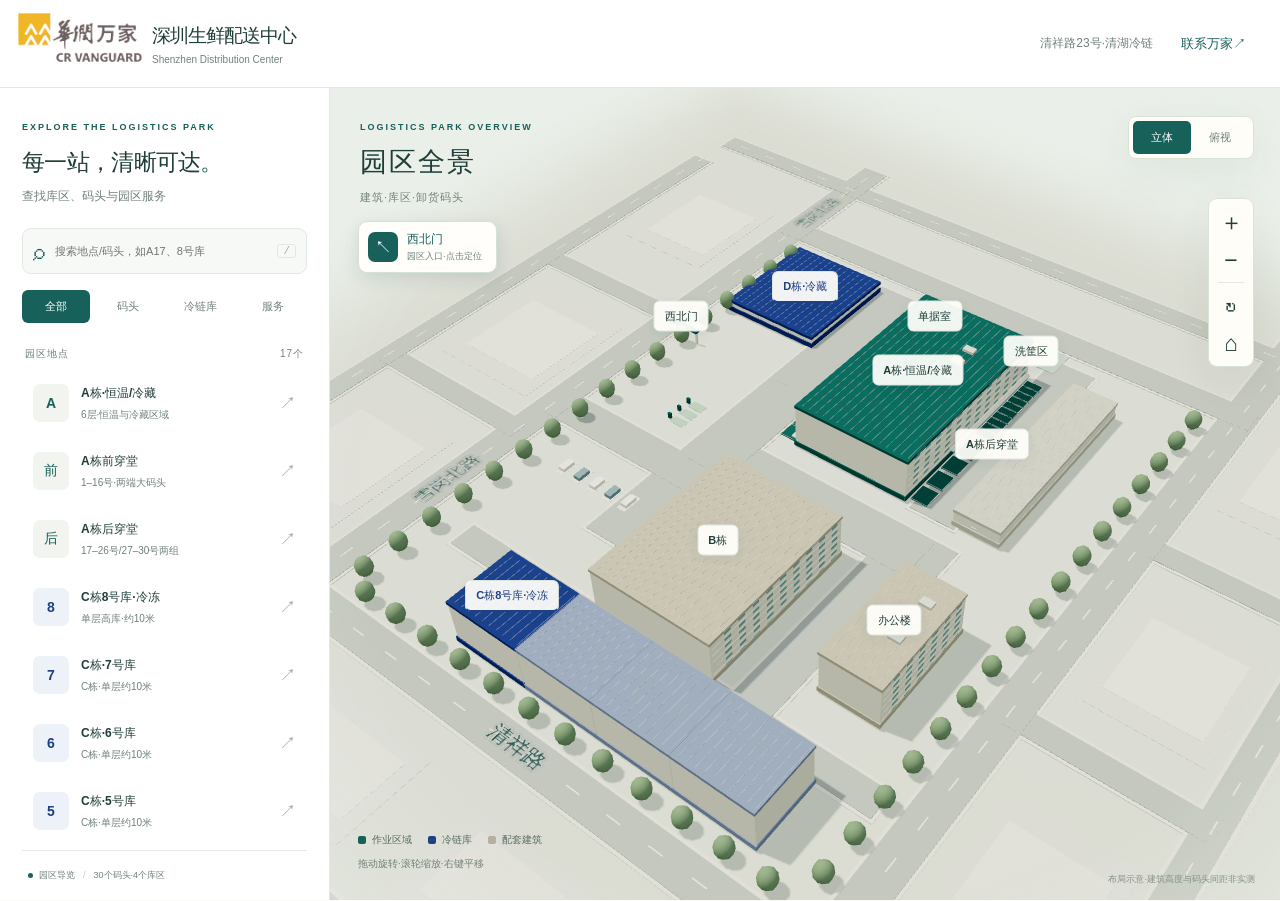
==== preview/index.html @ f648b2dc "Update logistics park preview and loading dock layout" ====
<!doctype html>
<html lang="zh-CN">
<head>
  <meta charset="utf-8"><meta name="viewport" content="width=device-width,initial-scale=1,viewport-fit=cover">
  <meta name="theme-color" content="#18605A"><meta name="description" content="深圳生鲜配送中心立体导览，查找建筑、30个卸货码头及现场照片。">
  <title>深圳生鲜配送中心·立体导览</title>
  <link rel="stylesheet" href="styles.css?v=docks-86">
  <script type="importmap">{"imports":{"three":"./vendor/three.module.js","three/addons/":"./vendor/"}}</script>
</head>
<body>
  <header class="topbar"><a class="brand" href="./" aria-label="深圳生鲜配送中心首页"><img class="brand-logo" src="./logo-crv.png" alt="华润万家"><span class="brand-name"><strong>深圳生鲜配送中心</strong><small>Shenzhen Distribution Center</small></span></a><div class="topbar-right"><span class="location">清祥路23号·清湖冷链</span><button id="contact-open" class="text-button">联系万家↗</button></div></header>
  <main class="workspace">
    <aside class="sidebar" aria-label="地点查找">
      <div class="sidebar-heading"><span class="eyebrow">EXPLORE THE LOGISTICS PARK</span><h1>每一站，清晰可达<span>。</span></h1><p>查找库区、码头与园区服务</p></div>
      <label class="search"><span aria-hidden="true">⌕</span><input id="search" type="search" placeholder="搜索地点/码头，如A17、8号库" autocomplete="off" aria-label="搜索地点或码头"><kbd>/</kbd></label>
      <div class="filters" aria-label="地点分类"><button class="active" data-filter="all" aria-pressed="true">全部</button><button data-filter="dock" aria-pressed="false">码头</button><button data-filter="cold" aria-pressed="false">冷链库</button><button data-filter="service" aria-pressed="false">服务</button></div>
      <div class="list-caption"><span id="list-heading">园区地点</span><span id="result-count"></span></div>
      <div id="place-list" class="place-list"></div>
      <div class="sidebar-footer"><span class="status-dot"></span>园区导览<span class="divider">/</span>30个码头·4个库区</div>
    </aside>
    <section class="map-area" aria-label="交互式立体园区地图">
      <div id="scene" tabindex="0" aria-label="立体地图，使用右侧按钮缩放和旋转；也可在地点列表中选择位置"></div>
      <div id="labels" aria-hidden="true"></div>
      <div class="map-heading"><span class="eyebrow">LOGISTICS PARK OVERVIEW</span><h2 id="map-title">园区全景</h2><p id="map-subtitle">建筑·库区·卸货码头</p></div>
      <div class="view-toggle" aria-label="地图视角"><button id="view-3d" class="active" aria-pressed="true">立体</button><button id="view-top" aria-pressed="false">俯视</button></div>
      <div class="map-tools" aria-label="地图操作"><button id="zoom-in" title="放大" aria-label="放大">＋</button><button id="zoom-out" title="缩小" aria-label="缩小">−</button><span></span><button id="rotate" title="旋转视角" aria-label="旋转视角">↻</button><button id="reset" title="全园区" aria-label="回到全园区">⌂</button></div>
      <div class="legend"><span><i class="green"></i>作业区域</span><span><i class="blue"></i>冷链库</span><span><i class="sand"></i>配套建筑</span></div>
      <div class="map-hint">拖动旋转·滚轮缩放·右键平移</div>
      <div class="map-note">布局示意·建筑高度与码头间距非实测</div>
      <div id="loading" class="loading"><span class="loader"></span><strong>正在准备园区地图</strong><span>让每一个目的地清晰可见</span></div>
      <div id="map-error" class="map-error" hidden><strong>立体地图暂时无法显示</strong><p>仍可使用地点列表查找码头和查看照片。</p><button id="retry">重新加载地图</button><a href="主地图.jpg" target="_blank" rel="noopener">查看原始参考图↗</a></div>
      <article id="detail" class="detail" hidden aria-label="地点详情"><button id="detail-close" class="close" aria-label="关闭地点详情">×</button><span id="detail-kind" class="eyebrow"></span><h2 id="detail-title"></h2><p id="detail-description"></p><div id="detail-tags" class="detail-tags"></div><div id="dock-picker"></div><button id="photo-button" class="photo-button" hidden><span>查看现场照片</span><span>↗</span></button><p id="photo-note" class="photo-note"></p></article>
    </section>
  </main>
  <dialog id="photo-dialog" class="photo-dialog"><div class="dialog-heading"><h2 id="photo-title">现场照片</h2><button id="photo-close" class="close" aria-label="关闭照片">×</button></div><div class="photo-stage"><p id="photo-status" role="status">正在加载照片…</p><img id="photo" alt="" hidden></div><p class="photo-caption">现场参考照片·以实际现场为准</p></dialog>
  <dialog id="contact-dialog" class="contact-dialog"><div class="dialog-heading"><h2>联系万家</h2><button id="contact-close" class="close" aria-label="关闭联系方式">×</button></div><p class="address">深圳市龙华区龙华街道清湖社区<br>清祥路23号·清湖冷链</p><div id="contacts"></div><p class="photo-caption">联系方式沿用原园区页面</p></dialog>
  <div id="announcement" class="sr-only" aria-live="polite"></div>
  <script type="module" src="app.js?v=docks-86"></script>
</body>
</html>
---- preview/styles.css ----
:root{--green:#18605a;--blue:#1f4082;--ink:#203e39;--muted:#71817b;--line:#e2e8e3;--paper:#fafbf8;--shadow:0 12px 40px #26463812;font-family:Inter,"Microsoft YaHei","PingFang SC",sans-serif;color:var(--ink);font-synthesis:none}*{box-sizing:border-box}body{margin:0;background:var(--paper)}button,input,a{-webkit-tap-highlight-color:transparent}button,input{font:inherit}button{cursor:pointer}button:focus-visible,a:focus-visible,input:focus-visible,#scene:focus-visible{outline:3px solid #b9a267;outline-offset:3px}button{color:inherit}button:disabled{opacity:.5;cursor:default}[hidden]{display:none!important}.topbar{height:88px;display:flex;align-items:center;justify-content:space-between;padding:0 34px;border-bottom:1px solid var(--line);background:#fff;position:relative;z-index:10}.brand{display:flex;align-items:center;gap:14px;text-decoration:none;color:inherit}.brand-mark{background:var(--green);color:white;font-size:32px;line-height:44px;text-align:center;border-radius:12px;width:46px;height:46px}.brand strong{font-size:19px;letter-spacing:2px;display:block}.brand small{font-size:9px;letter-spacing:2.1px;display:block;margin-top:7px;color:var(--muted)}.topbar-right{display:flex;align-items:center;gap:28px}.location{font-size:12px;color:var(--muted)}.text-button{border:0;background:none;font-size:13px;font-weight:600;padding:10px 0;color:var(--green)}.workspace{display:grid;grid-template-columns:330px 1fr;height:calc(100dvh - 88px);min-height:570px}.sidebar{background:#fff;display:flex;flex-direction:column;padding:28px 22px 0;min-height:0;border-right:1px solid var(--line);z-index:5}.eyebrow{font-size:9px;letter-spacing:2px;font-weight:700;color:var(--green)}h1{font-size:23px;letter-spacing:-.7px;margin:13px 0 10px}h1 span{color:var(--green)}.sidebar-heading p{font-size:12px;color:var(--muted);margin:0 0 23px}.search{border:1px solid var(--line);background:#f7f9f6;border-radius:9px;display:flex;gap:8px;align-items:center;padding:12px 10px}.search>span{font-size:23px;line-height:20px;color:var(--green)}.search input{width:100%;min-width:0;border:0;background:none;outline:none;font-size:11px;color:var(--ink)}.search kbd{border:1px solid var(--line);color:#a5afa9;border-radius:3px;padding:0 5px;font-size:11px}.filters{display:flex;gap:4px;margin:16px 0 24px}.filters button{flex:1;padding:9px 0;font-size:11px;border:0;background:none;color:var(--muted);border-radius:6px}.filters button.active{background:var(--green);color:white}.list-caption{display:flex;justify-content:space-between;font-size:10px;color:var(--muted);letter-spacing:1px;padding:0 3px 10px}.place-list{flex:1;overflow:auto;scrollbar-width:thin;padding-bottom:16px}.place{display:flex;align-items:center;width:100%;text-align:left;border:1px solid transparent;background:none;border-radius:10px;padding:12px 10px;gap:12px;margin-bottom:4px}.place:hover{background:#f5f8f4}.place.selected{background:#eaf2ee;border-color:#d6e6dc}.place-icon{width:36px;height:38px;border-radius:7px;background:#f1f4ef;display:grid;place-items:center;color:var(--green);font-size:14px;font-weight:700;flex-shrink:0}.place[data-kind=cold] .place-icon{background:#edf1f8;color:var(--blue)}.place-copy{flex:1}.place-copy strong{display:block;font-size:12px;font-weight:600}.place-copy small{display:block;font-size:10px;margin-top:6px;color:var(--muted)}.place-arrow{color:#98aaa1;font-size:17px}.sidebar-footer{border-top:1px solid var(--line);padding:18px 0;font-size:9px;color:var(--muted);white-space:nowrap}.status-dot{display:inline-block;width:5px;height:5px;border-radius:50%;background:var(--green);margin:0 6px}.divider{padding:0 8px;color:#c4cdc5}.map-area{position:relative;min-width:0;overflow:hidden;background:#eaf0e9}#scene,#labels{position:absolute;inset:0}#scene{touch-action:none}#scene canvas{display:block;width:100%;height:100%}#labels{pointer-events:none;overflow:hidden}.map-label{position:absolute;left:0;top:0;white-space:nowrap;transform:translate(-50%,-50%);font-size:11px;font-weight:600;background:#fffefaeF;padding:7px 10px;border-radius:6px;box-shadow:0 3px 12px #183f3910;border:1px solid #dce5dd;color:var(--ink);transition:opacity .15s}.map-label.dock{font-size:9px;padding:3px 5px;background:var(--green);color:white;border:1px solid #ffffff95;border-radius:3px;box-shadow:none}.map-label.cold{color:var(--blue);border-bottom:2px solid var(--blue)}.map-label.selected{background:var(--green);color:#fff;box-shadow:0 4px 14px #18605a30;border-color:var(--green)}.map-heading{position:absolute;left:30px;top:28px;pointer-events:none}.map-heading h2{font-size:27px;font-weight:500;letter-spacing:2px;margin:10px 0}.map-heading p{font-size:11px;color:var(--muted);margin:0;letter-spacing:1px}.view-toggle{position:absolute;right:26px;top:28px;display:flex;padding:4px;background:#fffdf8;border:1px solid #dae3d8;border-radius:8px;box-shadow:var(--shadow)}.view-toggle button{border:0;background:none;border-radius:5px;font-size:11px;padding:9px 18px;color:var(--muted)}.view-toggle button.active{background:var(--green);color:white}.map-tools{position:absolute;right:26px;top:110px;background:#fffdf8;border:1px solid #dae3d8;border-radius:9px;display:flex;flex-direction:column;padding:4px;box-shadow:var(--shadow)}.map-tools button{background:none;border:0;font-size:23px;width:36px;height:38px;border-radius:5px;line-height:1}.map-tools button:hover{background:#e9f0e8}.map-tools>span{height:1px;background:var(--line);margin:3px 5px}.legend{position:absolute;left:28px;bottom:53px;display:flex;gap:16px;font-size:10px;color:#586b60}.legend span{display:flex;align-items:center;gap:6px}.legend i{width:8px;height:8px;border-radius:2px}.green{background:var(--green)}.blue{background:var(--blue)}.sand{background:#b6b19e}.map-hint{position:absolute;left:28px;bottom:29px;font-size:10px;color:#718177}.map-note{position:absolute;right:25px;bottom:14px;font-size:9px;color:#849187}.loading{position:absolute;inset:0;display:flex;flex-direction:column;align-items:center;justify-content:center;gap:15px;background:#eaf0e9;z-index:8}.loading strong{font-size:17px}.loading>span:last-child{font-size:12px;color:var(--muted)}.loader{border:2px solid #d1ded3;border-top-color:var(--green);border-radius:50%;width:32px;height:32px;animation:spin 1s linear infinite}@keyframes spin{to{transform:rotate(360deg)}}.map-error{position:absolute;top:40%;left:50%;transform:translate(-50%,-50%);background:#fff;padding:25px;border-radius:12px;z-index:7;width:290px;box-shadow:var(--shadow)}.map-error p{font-size:12px;line-height:1.8}.map-error button,.map-error a{display:block;margin-top:12px;font-size:12px;color:var(--green)}.map-error button{padding:9px;border:1px solid var(--line);background:#fff;border-radius:6px}.detail{position:absolute;bottom:68px;right:24px;background:#fffffff5;backdrop-filter:blur(12px);width:300px;max-height:calc(100% - 165px);overflow:auto;border:1px solid white;border-radius:14px;padding:25px;box-shadow:0 14px 50px #173e391a;z-index:6}.close{position:absolute;right:12px;top:10px;border:0;background:#f0f3ed;border-radius:50%;font-size:21px;width:29px;height:29px;line-height:24px}.detail h2{font-size:22px;margin:14px 0 10px}.detail>p{font-size:12px;line-height:1.9;color:var(--muted)}.detail-tags{display:flex;flex-wrap:wrap;gap:6px;margin:16px 0}.detail-tags span{background:#eef3eb;border-radius:4px;font-size:10px;padding:6px 8px;color:var(--green)}.photo-button{width:100%;display:flex;justify-content:space-between;background:var(--green);color:#fff;border:0;border-radius:7px;padding:12px;font-size:12px;margin-top:16px}.detail .photo-note{font-size:10px;margin-bottom:0}.dock-grid{display:grid;grid-template-columns:repeat(4,1fr);gap:5px;margin:10px 0}.dock-grid button{background:#f4f6f1;border:1px solid var(--line);padding:7px 0;font-size:10px;border-radius:4px}.dock-grid button:hover{background:var(--green);color:white}.dock-group-title{font-size:10px;color:var(--muted);margin-top:13px}.empty{font-size:12px;padding:20px 10px;color:var(--muted);line-height:1.9}dialog{border:1px solid var(--line);border-radius:16px;padding:0;color:var(--ink);box-shadow:0 30px 100px #0004}dialog::backdrop{background:#18352fd0;backdrop-filter:blur(6px)}.dialog-heading{position:relative;padding:20px 50px 20px 22px;border-bottom:1px solid var(--line)}.dialog-heading h2{font-size:17px;margin:0}.dialog-heading .close{top:15px}.photo-dialog{width:min(980px,92vw);max-height:90dvh}.photo-stage{min-height:200px;display:grid;place-items:center;background:#f0f3ed}.photo-stage img{max-width:100%;max-height:70dvh;object-fit:contain}.photo-stage p{font-size:13px;color:var(--muted);padding:25px}.photo-caption{font-size:10px;color:var(--muted);padding:12px 22px;margin:0}.contact-dialog{width:400px;max-width:92vw}.address{font-size:12px;line-height:1.9;padding:6px 22px;color:var(--muted)}.contact-row{padding:14px 22px;display:flex;justify-content:space-between;font-size:12px;border-top:1px solid var(--line)}.contact-row a{color:var(--green);text-decoration:none}.sr-only{position:absolute;width:1px;height:1px;overflow:hidden;clip:rect(0,0,0,0)}
.gate-marker{pointer-events:auto;position:absolute;left:28px;top:133px;z-index:4;display:grid;grid-template-columns:30px 1fr;grid-template-rows:auto auto;align-items:center;column-gap:9px;text-align:left;padding:9px 14px 9px 9px;border:1px solid #d3e2d7;border-radius:9px;background:#fffefa;box-shadow:0 5px 18px #173e3922;color:var(--green)}.gate-marker>span:first-child{grid-row:span 2;width:30px;height:30px;display:grid;place-items:center;background:var(--green);color:white;border-radius:7px;font-weight:800;font-size:17px}.gate-marker>span:nth-child(2){font-size:12px;font-weight:700}.gate-marker small{font-size:9px;color:var(--muted);margin-top:2px}.gate-marker:hover{background:#eaf3ec;border-color:var(--green);transform:translateY(-1px)}
@media(min-width:1500px){.workspace{grid-template-columns:360px 1fr}.sidebar{padding:35px 28px 0}.place{padding:15px 10px}}
@media(max-width:900px){.workspace{grid-template-columns:280px 1fr}.sidebar{padding:22px 16px 0}.location{display:none}.map-heading{left:20px;top:22px}.map-heading h2{font-size:22px}.map-heading .eyebrow{font-size:8px}.view-toggle{right:16px;top:22px}.view-toggle button{padding:8px 12px}.map-tools{right:16px}.detail{right:16px;width:270px;padding:20px}.legend{gap:9px;left:20px}.map-hint{left:20px}}
@media(max-width:650px){.gate-marker{left:14px;top:105px;padding:7px 10px 7px 7px;grid-template-columns:26px 1fr;column-gap:7px;border-radius:7px}.gate-marker>span:first-child{width:26px;height:26px;font-size:14px}.gate-marker>span:nth-child(2){font-size:11px}.gate-marker small{font-size:8px}.topbar{height:67px;padding:0 16px}.brand{gap:9px}.brand-mark{width:34px;height:36px;line-height:34px;font-size:27px;border-radius:8px}.brand strong{font-size:15px;letter-spacing:1px}.brand small{font-size:7px;letter-spacing:1.4px;margin-top:5px}.text-button{font-size:11px}.workspace{height:calc(100dvh - 67px);min-height:600px;display:flex;flex-direction:column}.sidebar{padding:13px 15px 8px;flex:none;border-right:0;border-bottom:1px solid var(--line)}.sidebar-heading,.sidebar-footer,.list-caption{display:none}.search{padding:10px}.search input{font-size:12px}.filters{margin:8px 0 6px;max-width:320px}.filters button{padding:7px 0}.place-list{display:flex;gap:6px;overflow-x:auto;overflow-y:hidden;padding-bottom:3px;max-height:56px;flex:none}.place{width:auto;flex:none;border:1px solid var(--line);padding:8px 10px;gap:7px;margin:0;border-radius:7px}.place-icon{width:25px;height:25px;font-size:10px;border-radius:4px}.place-copy strong{font-size:10px}.place-copy small,.place-arrow{display:none}.empty{padding:5px;margin:0;font-size:11px}.map-area{flex:1;min-height:400px}.map-heading{top:17px;left:17px}.map-heading .eyebrow{font-size:7px;letter-spacing:1.5px}.map-heading h2{font-size:20px;margin:7px 0}.map-heading p{font-size:9px}.view-toggle{top:17px;right:14px}.map-tools{top:80px;right:14px}.map-tools button{height:32px;width:29px;font-size:20px}.legend{bottom:38px;left:16px;font-size:8px;gap:10px}.map-hint{display:none}.map-note{left:16px;right:auto;bottom:17px;font-size:8px}.detail{bottom:10px;left:10px;right:10px;width:auto;max-height:49%;padding:17px 20px;border-radius:13px}.detail h2{font-size:18px;margin:8px 0}.detail>p{font-size:11px;margin:6px 0}.detail-tags{margin:8px 0}.detail-tags span{font-size:9px;padding:4px 7px}.photo-button{margin-top:9px;padding:10px}.dock-grid{grid-template-columns:repeat(8,1fr)}.map-label{font-size:9px;padding:5px 7px}.map-label.dock{font-size:8px;padding:2px 4px}}
@media(prefers-reduced-motion:reduce){*,*::before,*::after{animation:none!important;transition:none!important}}
.brand{gap:10px}.brand-logo{display:block;width:124px;height:62px;object-fit:contain;flex:none;transform:translateY(-6px)}.brand-name strong{font-size:19px;letter-spacing:-1px}.brand-name small{font-size:10px;letter-spacing:0;margin-top:5px;text-transform:none;white-space:nowrap}
@media(max-width:650px){.brand{gap:5px}.brand-logo{width:72px;height:44px}.brand-name strong{font-size:15px;letter-spacing:-.7px}.brand-name small{font-size:6.8px;letter-spacing:0;margin-top:3px}}
.topbar{padding-left:18px}
@media(max-width:650px){.brand-logo{transform:translateY(-8px)}}
#scene::after{content:"";position:absolute;inset:0;pointer-events:none;background:radial-gradient(ellipse 83% 83% at 52% 52%,transparent 59%,#eaf0e970 87%,#eaf0e9 100%)}
.map-label.dock{font-size:9px;padding:2px;min-width:16px;text-align:center;z-index:3}
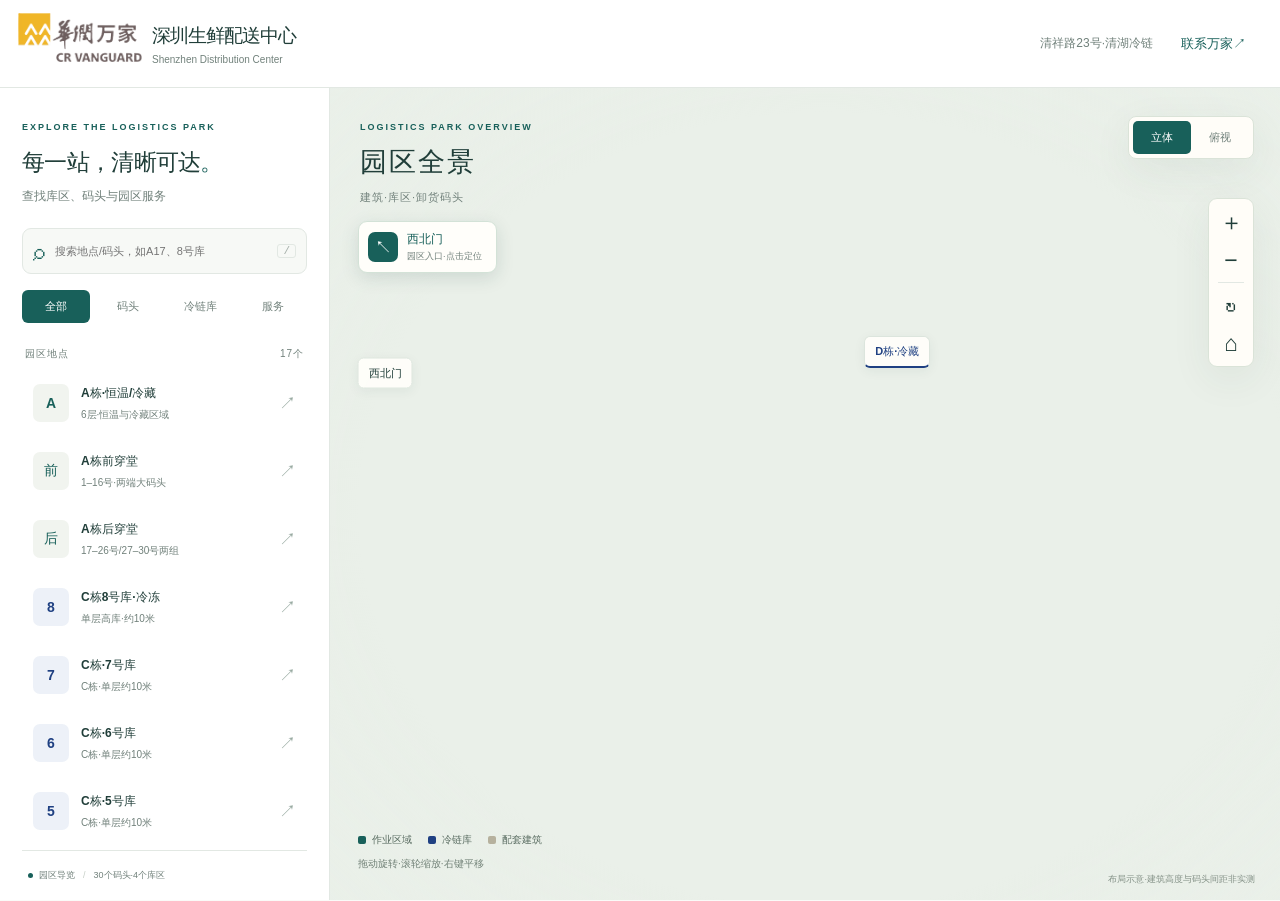
==== commit 93d5abd4: "Resize rear loading docks 27 through 30" ====
--- a/preview/index.html
+++ b/preview/index.html
@@ -4,7 +4,7 @@
   <meta charset="utf-8"><meta name="viewport" content="width=device-width,initial-scale=1,viewport-fit=cover">
   <meta name="theme-color" content="#18605A"><meta name="description" content="深圳生鲜配送中心立体导览，查找建筑、30个卸货码头及现场照片。">
   <title>深圳生鲜配送中心·立体导览</title>
-  <link rel="stylesheet" href="styles.css?v=docks-86">
+  <link rel="stylesheet" href="styles.css?v=docks-87">
   <script type="importmap">{"imports":{"three":"./vendor/three.module.js","three/addons/":"./vendor/"}}</script>
 </head>
 <body>
@@ -35,6 +35,6 @@
   <dialog id="photo-dialog" class="photo-dialog"><div class="dialog-heading"><h2 id="photo-title">现场照片</h2><button id="photo-close" class="close" aria-label="关闭照片">×</button></div><div class="photo-stage"><p id="photo-status" role="status">正在加载照片…</p><img id="photo" alt="" hidden></div><p class="photo-caption">现场参考照片·以实际现场为准</p></dialog>
   <dialog id="contact-dialog" class="contact-dialog"><div class="dialog-heading"><h2>联系万家</h2><button id="contact-close" class="close" aria-label="关闭联系方式">×</button></div><p class="address">深圳市龙华区龙华街道清湖社区<br>清祥路23号·清湖冷链</p><div id="contacts"></div><p class="photo-caption">联系方式沿用原园区页面</p></dialog>
   <div id="announcement" class="sr-only" aria-live="polite"></div>
-  <script type="module" src="app.js?v=docks-86"></script>
+  <script type="module" src="app.js?v=docks-87"></script>
 </body>
 </html>
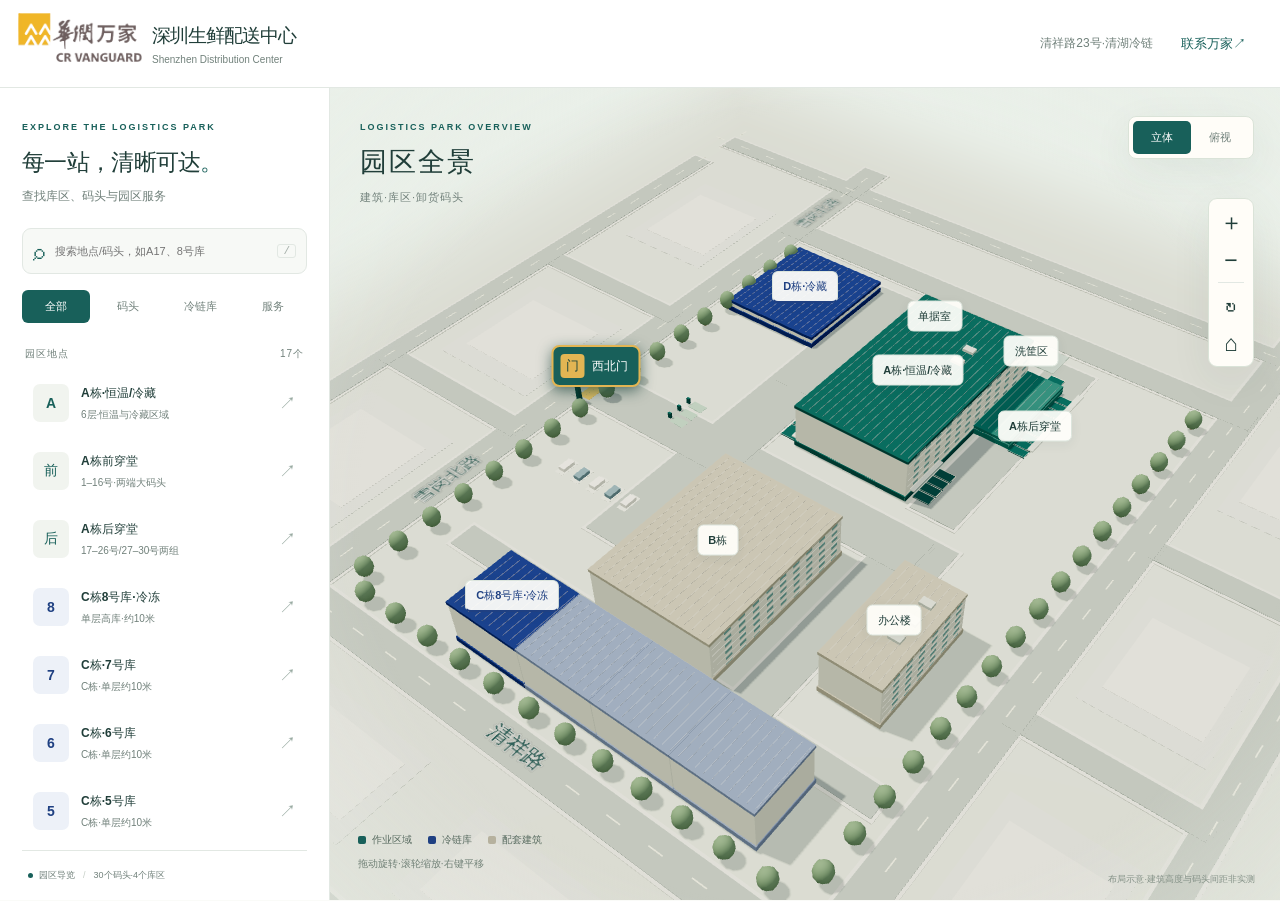
==== commit 7a494e6e: "Add A building floor guide and indoor route preview" ====
--- a/preview/index.html
+++ b/preview/index.html
@@ -4,7 +4,7 @@
   <meta charset="utf-8"><meta name="viewport" content="width=device-width,initial-scale=1,viewport-fit=cover">
   <meta name="theme-color" content="#18605A"><meta name="description" content="深圳生鲜配送中心立体导览，查找建筑、30个卸货码头及现场照片。">
   <title>深圳生鲜配送中心·立体导览</title>
-  <link rel="stylesheet" href="styles.css?v=docks-87">
+  <link rel="stylesheet" href="styles.css?v=floor-90">
   <script type="importmap">{"imports":{"three":"./vendor/three.module.js","three/addons/":"./vendor/"}}</script>
 </head>
 <body>
@@ -29,12 +29,12 @@
       <div class="map-note">布局示意·建筑高度与码头间距非实测</div>
       <div id="loading" class="loading"><span class="loader"></span><strong>正在准备园区地图</strong><span>让每一个目的地清晰可见</span></div>
       <div id="map-error" class="map-error" hidden><strong>立体地图暂时无法显示</strong><p>仍可使用地点列表查找码头和查看照片。</p><button id="retry">重新加载地图</button><a href="主地图.jpg" target="_blank" rel="noopener">查看原始参考图↗</a></div>
-      <article id="detail" class="detail" hidden aria-label="地点详情"><button id="detail-close" class="close" aria-label="关闭地点详情">×</button><span id="detail-kind" class="eyebrow"></span><h2 id="detail-title"></h2><p id="detail-description"></p><div id="detail-tags" class="detail-tags"></div><div id="dock-picker"></div><button id="photo-button" class="photo-button" hidden><span>查看现场照片</span><span>↗</span></button><p id="photo-note" class="photo-note"></p></article>
+      <article id="detail" class="detail" hidden aria-label="地点详情"><button id="detail-close" class="close" aria-label="关闭地点详情">×</button><span id="detail-kind" class="eyebrow"></span><h2 id="detail-title"></h2><p id="detail-description"></p><div id="detail-tags" class="detail-tags"></div><div id="dock-picker"></div><figure id="detail-media" class="detail-media" hidden><img id="detail-photo" alt="" loading="lazy"><figcaption id="photo-note"></figcaption></figure></article>
     </section>
   </main>
-  <dialog id="photo-dialog" class="photo-dialog"><div class="dialog-heading"><h2 id="photo-title">现场照片</h2><button id="photo-close" class="close" aria-label="关闭照片">×</button></div><div class="photo-stage"><p id="photo-status" role="status">正在加载照片…</p><img id="photo" alt="" hidden></div><p class="photo-caption">现场参考照片·以实际现场为准</p></dialog>
   <dialog id="contact-dialog" class="contact-dialog"><div class="dialog-heading"><h2>联系万家</h2><button id="contact-close" class="close" aria-label="关闭联系方式">×</button></div><p class="address">深圳市龙华区龙华街道清湖社区<br>清祥路23号·清湖冷链</p><div id="contacts"></div><p class="photo-caption">联系方式沿用原园区页面</p></dialog>
   <div id="announcement" class="sr-only" aria-live="polite"></div>
-  <script type="module" src="app.js?v=docks-87"></script>
+  <script type="module" src="app.js?v=floor-90"></script>
 </body>
 </html>
+
--- a/preview/styles.css
+++ b/preview/styles.css
@@ -10,3 +10,5 @@
 @media(max-width:650px){.brand-logo{transform:translateY(-8px)}}
 #scene::after{content:"";position:absolute;inset:0;pointer-events:none;background:radial-gradient(ellipse 83% 83% at 52% 52%,transparent 59%,#eaf0e970 87%,#eaf0e9 100%)}
 .map-label.dock{font-size:9px;padding:2px;min-width:16px;text-align:center;z-index:3}
+.detail-media{margin:15px 0 0}.detail-media img{display:block;width:100%;height:170px;object-fit:cover;border-radius:8px;background:#edf2ec}.detail-media figcaption{margin-top:7px;color:#829087;font-size:10px;line-height:1.5}
+.map-label.gate-label{z-index:8!important;display:flex;align-items:center;gap:7px;padding:7px 11px 7px 7px;background:#18605a;color:#fff;border:2px solid #e2b553;border-radius:8px;box-shadow:0 4px 14px #113c35a0;font-size:12px;font-weight:800}.map-label.gate-label::before{content:'门';display:grid;place-items:center;width:24px;height:24px;border-radius:4px;background:#e2b553;color:#21483c;font-size:13px}
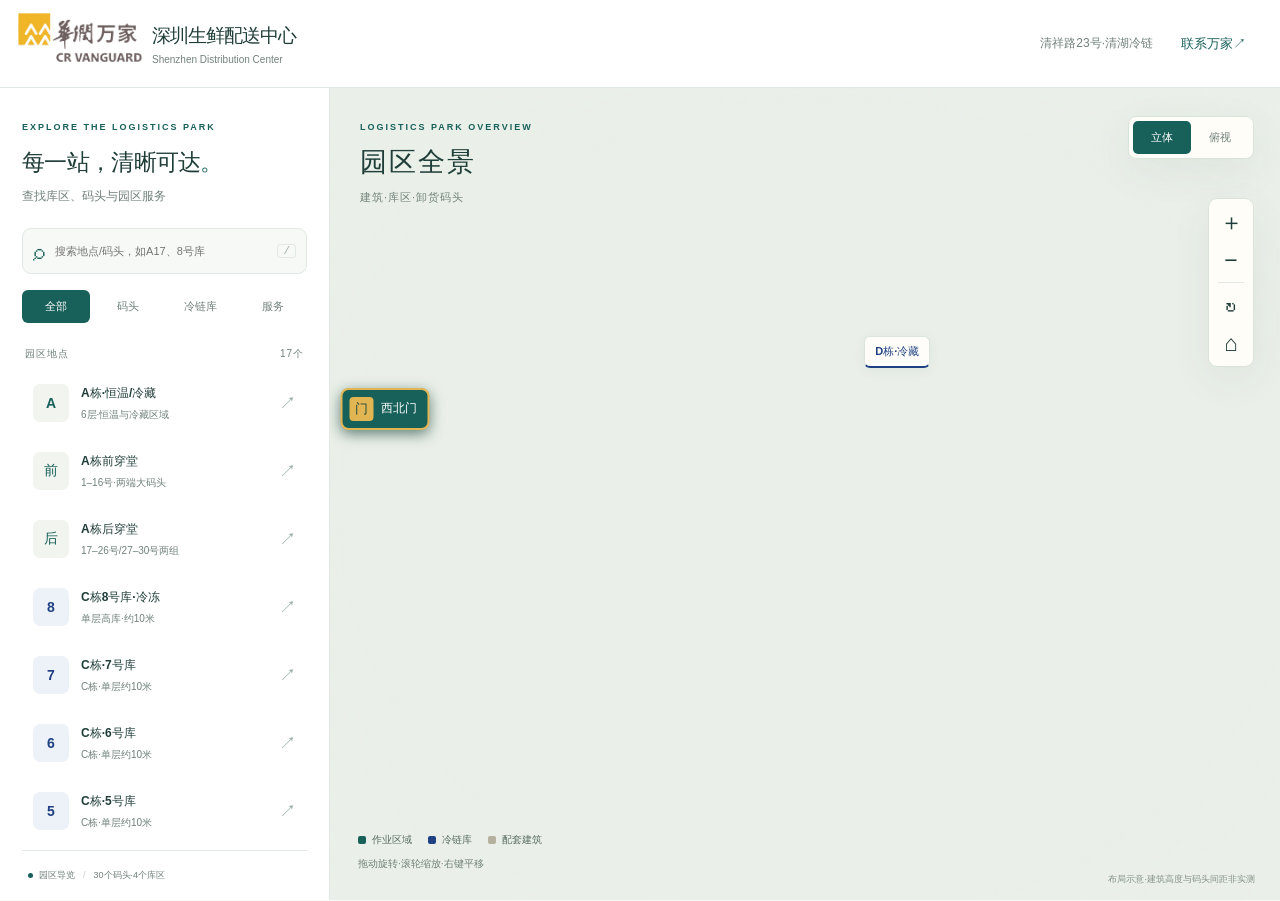
==== commit 26ecbadc: "Update 3D A building floor navigation" ====
--- a/preview/index.html
+++ b/preview/index.html
@@ -4,7 +4,7 @@
   <meta charset="utf-8"><meta name="viewport" content="width=device-width,initial-scale=1,viewport-fit=cover">
   <meta name="theme-color" content="#18605A"><meta name="description" content="深圳生鲜配送中心立体导览，查找建筑、30个卸货码头及现场照片。">
   <title>深圳生鲜配送中心·立体导览</title>
-  <link rel="stylesheet" href="styles.css?v=floor-90">
+  <link rel="stylesheet" href="styles.css?v=building-dive-2">
   <script type="importmap">{"imports":{"three":"./vendor/three.module.js","three/addons/":"./vendor/"}}</script>
 </head>
 <body>
@@ -34,7 +34,8 @@
   </main>
   <dialog id="contact-dialog" class="contact-dialog"><div class="dialog-heading"><h2>联系万家</h2><button id="contact-close" class="close" aria-label="关闭联系方式">×</button></div><p class="address">深圳市龙华区龙华街道清湖社区<br>清祥路23号·清湖冷链</p><div id="contacts"></div><p class="photo-caption">联系方式沿用原园区页面</p></dialog>
   <div id="announcement" class="sr-only" aria-live="polite"></div>
-  <script type="module" src="app.js?v=floor-90"></script>
+  <script type="module" src="app.js?v=building-dive-2"></script>
 </body>
 </html>
 
+
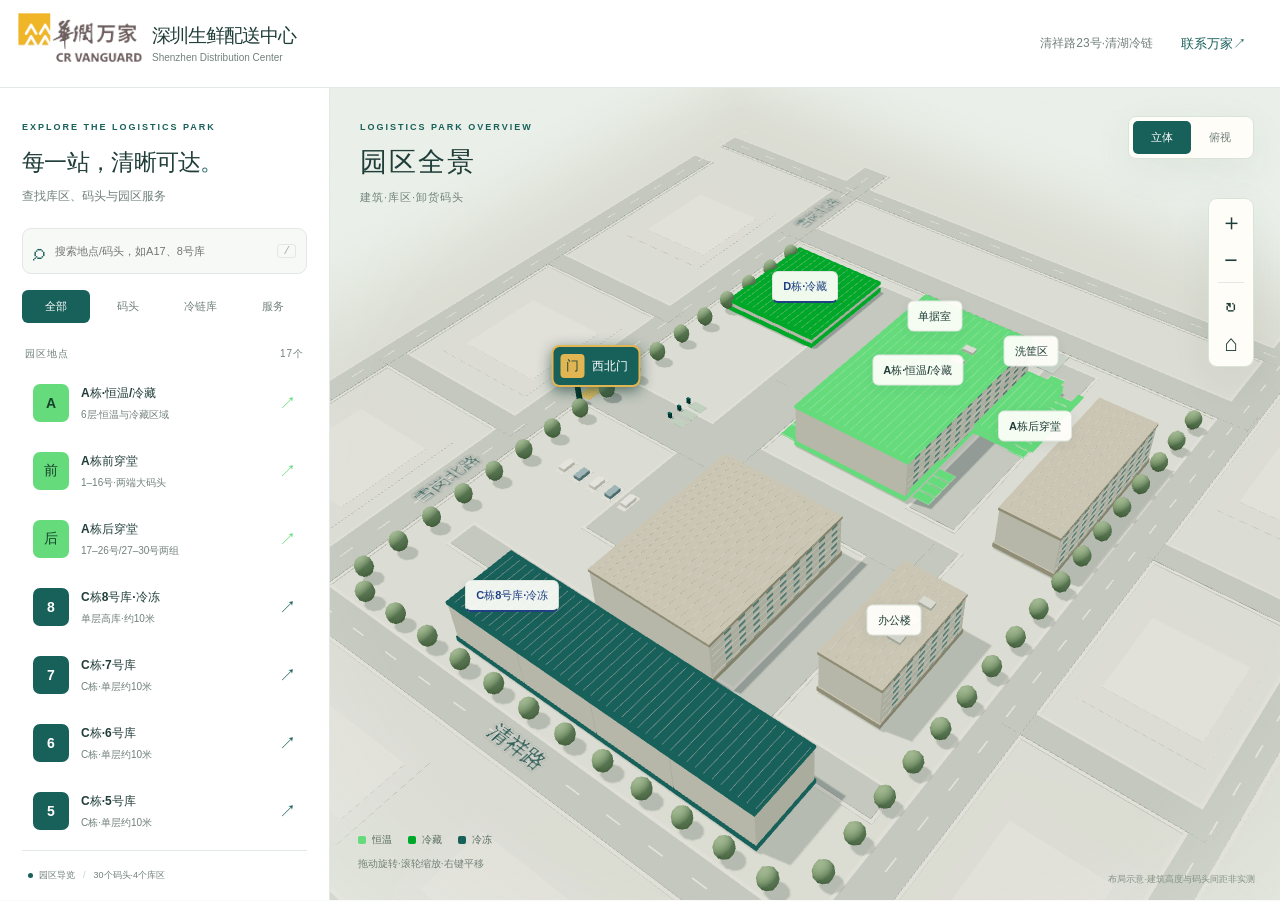
==== commit 71fcca79: "Sync logistics park preview and A-building floor updates" ====
--- a/preview/index.html
+++ b/preview/index.html
@@ -4,7 +4,7 @@
   <meta charset="utf-8"><meta name="viewport" content="width=device-width,initial-scale=1,viewport-fit=cover">
   <meta name="theme-color" content="#18605A"><meta name="description" content="深圳生鲜配送中心立体导览，查找建筑、30个卸货码头及现场照片。">
   <title>深圳生鲜配送中心·立体导览</title>
-  <link rel="stylesheet" href="styles.css?v=building-dive-2">
+  <link rel="stylesheet" href="styles.css?v=palette-top-6">
   <script type="importmap">{"imports":{"three":"./vendor/three.module.js","three/addons/":"./vendor/"}}</script>
 </head>
 <body>
@@ -24,7 +24,7 @@
       <div class="map-heading"><span class="eyebrow">LOGISTICS PARK OVERVIEW</span><h2 id="map-title">园区全景</h2><p id="map-subtitle">建筑·库区·卸货码头</p></div>
       <div class="view-toggle" aria-label="地图视角"><button id="view-3d" class="active" aria-pressed="true">立体</button><button id="view-top" aria-pressed="false">俯视</button></div>
       <div class="map-tools" aria-label="地图操作"><button id="zoom-in" title="放大" aria-label="放大">＋</button><button id="zoom-out" title="缩小" aria-label="缩小">−</button><span></span><button id="rotate" title="旋转视角" aria-label="旋转视角">↻</button><button id="reset" title="全园区" aria-label="回到全园区">⌂</button></div>
-      <div class="legend"><span><i class="green"></i>作业区域</span><span><i class="blue"></i>冷链库</span><span><i class="sand"></i>配套建筑</span></div>
+      <div class="legend"><span><i class="ambient"></i>恒温</span><span><i class="chilled"></i>冷藏</span><span><i class="frozen"></i>冷冻</span></div>
       <div class="map-hint">拖动旋转·滚轮缩放·右键平移</div>
       <div class="map-note">布局示意·建筑高度与码头间距非实测</div>
       <div id="loading" class="loading"><span class="loader"></span><strong>正在准备园区地图</strong><span>让每一个目的地清晰可见</span></div>
@@ -34,8 +34,7 @@
   </main>
   <dialog id="contact-dialog" class="contact-dialog"><div class="dialog-heading"><h2>联系万家</h2><button id="contact-close" class="close" aria-label="关闭联系方式">×</button></div><p class="address">深圳市龙华区龙华街道清湖社区<br>清祥路23号·清湖冷链</p><div id="contacts"></div><p class="photo-caption">联系方式沿用原园区页面</p></dialog>
   <div id="announcement" class="sr-only" aria-live="polite"></div>
-  <script type="module" src="app.js?v=building-dive-2"></script>
+  <script type="module" src="app.js?v=palette-top-9"></script>
 </body>
 </html>
 
-
--- a/preview/styles.css
+++ b/preview/styles.css
@@ -5,10 +5,27 @@
 @media(max-width:650px){.gate-marker{left:14px;top:105px;padding:7px 10px 7px 7px;grid-template-columns:26px 1fr;column-gap:7px;border-radius:7px}.gate-marker>span:first-child{width:26px;height:26px;font-size:14px}.gate-marker>span:nth-child(2){font-size:11px}.gate-marker small{font-size:8px}.topbar{height:67px;padding:0 16px}.brand{gap:9px}.brand-mark{width:34px;height:36px;line-height:34px;font-size:27px;border-radius:8px}.brand strong{font-size:15px;letter-spacing:1px}.brand small{font-size:7px;letter-spacing:1.4px;margin-top:5px}.text-button{font-size:11px}.workspace{height:calc(100dvh - 67px);min-height:600px;display:flex;flex-direction:column}.sidebar{padding:13px 15px 8px;flex:none;border-right:0;border-bottom:1px solid var(--line)}.sidebar-heading,.sidebar-footer,.list-caption{display:none}.search{padding:10px}.search input{font-size:12px}.filters{margin:8px 0 6px;max-width:320px}.filters button{padding:7px 0}.place-list{display:flex;gap:6px;overflow-x:auto;overflow-y:hidden;padding-bottom:3px;max-height:56px;flex:none}.place{width:auto;flex:none;border:1px solid var(--line);padding:8px 10px;gap:7px;margin:0;border-radius:7px}.place-icon{width:25px;height:25px;font-size:10px;border-radius:4px}.place-copy strong{font-size:10px}.place-copy small,.place-arrow{display:none}.empty{padding:5px;margin:0;font-size:11px}.map-area{flex:1;min-height:400px}.map-heading{top:17px;left:17px}.map-heading .eyebrow{font-size:7px;letter-spacing:1.5px}.map-heading h2{font-size:20px;margin:7px 0}.map-heading p{font-size:9px}.view-toggle{top:17px;right:14px}.map-tools{top:80px;right:14px}.map-tools button{height:32px;width:29px;font-size:20px}.legend{bottom:38px;left:16px;font-size:8px;gap:10px}.map-hint{display:none}.map-note{left:16px;right:auto;bottom:17px;font-size:8px}.detail{bottom:10px;left:10px;right:10px;width:auto;max-height:49%;padding:17px 20px;border-radius:13px}.detail h2{font-size:18px;margin:8px 0}.detail>p{font-size:11px;margin:6px 0}.detail-tags{margin:8px 0}.detail-tags span{font-size:9px;padding:4px 7px}.photo-button{margin-top:9px;padding:10px}.dock-grid{grid-template-columns:repeat(8,1fr)}.map-label{font-size:9px;padding:5px 7px}.map-label.dock{font-size:8px;padding:2px 4px}}
 @media(prefers-reduced-motion:reduce){*,*::before,*::after{animation:none!important;transition:none!important}}
 .brand{gap:10px}.brand-logo{display:block;width:124px;height:62px;object-fit:contain;flex:none;transform:translateY(-6px)}.brand-name strong{font-size:19px;letter-spacing:-1px}.brand-name small{font-size:10px;letter-spacing:0;margin-top:5px;text-transform:none;white-space:nowrap}
-@media(max-width:650px){.brand{gap:5px}.brand-logo{width:72px;height:44px}.brand-name strong{font-size:15px;letter-spacing:-.7px}.brand-name small{font-size:6.8px;letter-spacing:0;margin-top:3px}}
+@media(max-width:650px){.brand{gap:5px;align-items:center}.brand-logo{width:72px;height:44px;transform:none}.brand-name{display:flex;min-height:44px;flex-direction:column;justify-content:center;align-items:flex-start}.brand-name strong{font-size:15px;line-height:1.25;letter-spacing:-.7px}.brand-name small{font-size:6.8px;line-height:1.2;letter-spacing:0;margin-top:3px}}
+.brand-logo{transform:translateY(-6px)}.brand-name{display:flex;flex-direction:column;justify-content:center}.brand-name strong{line-height:1.25}
+.floor-arrival .floor-intro{animation:floor-arrive .58s cubic-bezier(.2,.75,.2,1) both}.floor-arrival .floor-layout{transform-origin:center top;animation:floor-arrive .72s .04s cubic-bezier(.2,.75,.2,1) both}@keyframes floor-arrive{from{opacity:0;filter:blur(3px);transform:scale(.9) translateY(18px)}to{opacity:1;filter:blur(0);transform:scale(1) translateY(0)}}
+@media(prefers-reduced-motion:reduce){.floor-arrival .floor-intro,.floor-arrival .floor-layout{animation:none!important}}
 .topbar{padding-left:18px}
-@media(max-width:650px){.brand-logo{transform:translateY(-8px)}}
+@media(max-width:650px){.brand{align-items:center}.brand-logo{transform:none}}
 #scene::after{content:"";position:absolute;inset:0;pointer-events:none;background:radial-gradient(ellipse 83% 83% at 52% 52%,transparent 59%,#eaf0e970 87%,#eaf0e9 100%)}
 .map-label.dock{font-size:9px;padding:2px;min-width:16px;text-align:center;z-index:3}
 .detail-media{margin:15px 0 0}.detail-media img{display:block;width:100%;height:170px;object-fit:cover;border-radius:8px;background:#edf2ec}.detail-media figcaption{margin-top:7px;color:#829087;font-size:10px;line-height:1.5}
 .map-label.gate-label{z-index:8!important;display:flex;align-items:center;gap:7px;padding:7px 11px 7px 7px;background:#18605a;color:#fff;border:2px solid #e2b553;border-radius:8px;box-shadow:0 4px 14px #113c35a0;font-size:12px;font-weight:800}.map-label.gate-label::before{content:'门';display:grid;place-items:center;width:24px;height:24px;border-radius:4px;background:#e2b553;color:#21483c;font-size:13px}
+.legend .ambient{background:#65db7c}.legend .chilled{background:#00a82a}.legend .frozen{background:#18605a}
+.place[data-temperature=ambient]{--place-accent:#65db7c;--place-icon-text:#16432b}
+.place[data-temperature=chilled]{--place-accent:#00a82a;--place-icon-text:#fff}
+.place[data-temperature=frozen]{--place-accent:#18605a;--place-icon-text:#fff}
+.place[data-temperature] .place-icon{background:var(--place-accent);color:var(--place-icon-text)}
+.place[data-temperature] .place-arrow{color:var(--place-accent)}
+/* Three-dimensional interior floor model and focused arrival dive. */
+.floor-arrival .floor-intro{animation:floor-title-arrive .4s .08s ease-out both}
+.floor-arrival .floor-panel{animation:floor-panel-arrive .64s .22s cubic-bezier(.2,.75,.2,1) both}
+.floor-arrival .floor-board{transform-origin:50% 22%;animation:floor-dive-in 1.02s cubic-bezier(.16,.78,.24,1) both}
+@keyframes floor-title-arrive{from{opacity:0;transform:translateY(-9px)}to{opacity:1;transform:translateY(0)}}
+@keyframes floor-panel-arrive{from{opacity:0;transform:translateX(-24px)}to{opacity:1;transform:translateX(0)}}
+@keyframes floor-dive-in{0%{opacity:0;filter:blur(9px);transform:perspective(1400px) translateY(58px) scale(.58) rotateX(24deg)}58%{opacity:1;filter:blur(0);transform:perspective(1400px) translateY(-5px) scale(1.015) rotateX(-1deg)}100%{opacity:1;filter:blur(0);transform:perspective(1400px) translateY(0) scale(1) rotateX(0)}}
+@media(prefers-reduced-motion:reduce){.floor-arrival .floor-intro,.floor-arrival .floor-panel,.floor-arrival .floor-board{animation:none!important}}
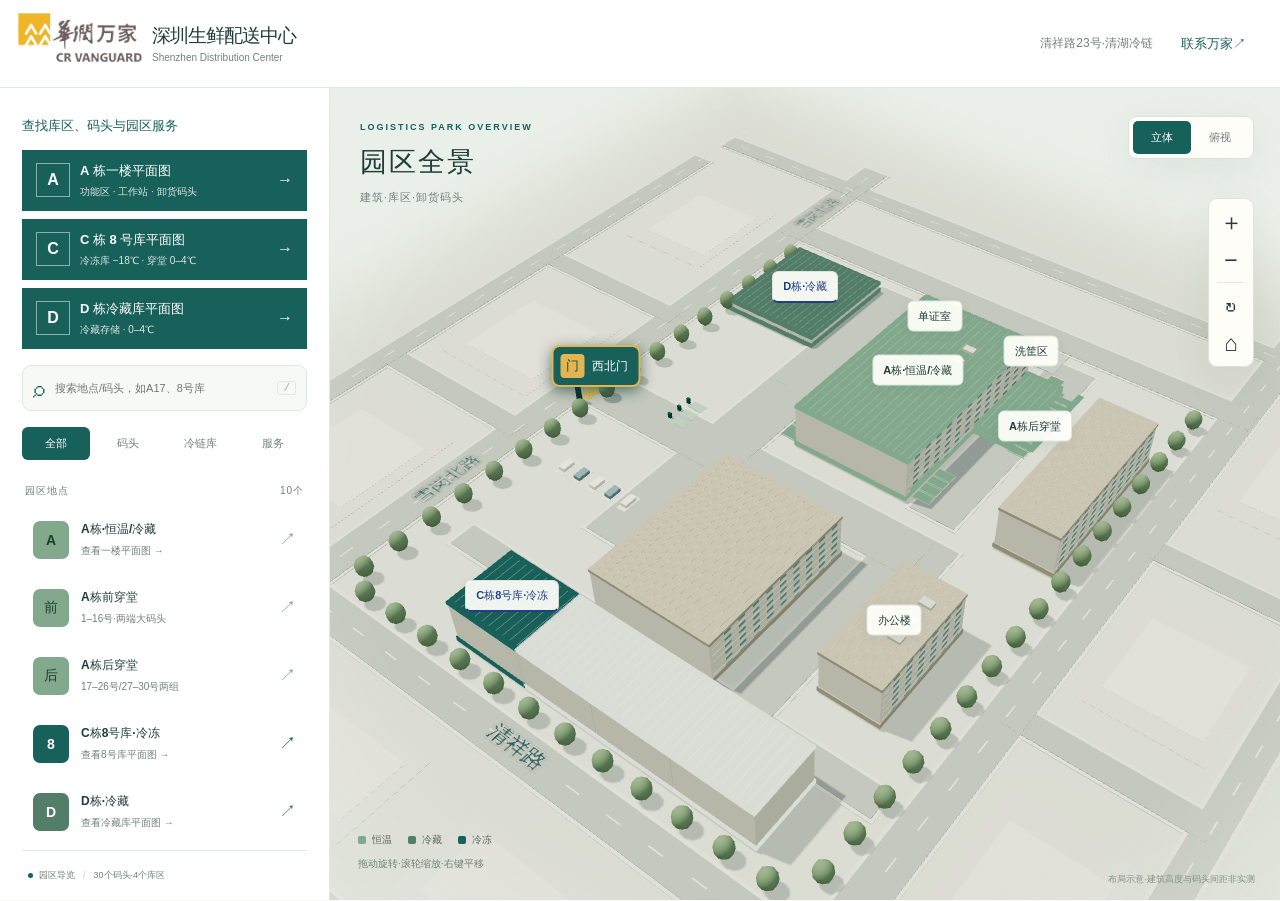
==== commit 6352b476: "Update A, C8 and D floor plans, simplify C8 work areas and add map entries" ====
--- a/preview/index.html
+++ b/preview/index.html
@@ -4,14 +4,19 @@
   <meta charset="utf-8"><meta name="viewport" content="width=device-width,initial-scale=1,viewport-fit=cover">
   <meta name="theme-color" content="#18605A"><meta name="description" content="深圳生鲜配送中心立体导览，查找建筑、30个卸货码头及现场照片。">
   <title>深圳生鲜配送中心·立体导览</title>
-  <link rel="stylesheet" href="styles.css?v=palette-top-6">
+  <link rel="stylesheet" href="styles.css?v=20261026-release-2">
   <script type="importmap">{"imports":{"three":"./vendor/three.module.js","three/addons/":"./vendor/"}}</script>
 </head>
 <body>
   <header class="topbar"><a class="brand" href="./" aria-label="深圳生鲜配送中心首页"><img class="brand-logo" src="./logo-crv.png" alt="华润万家"><span class="brand-name"><strong>深圳生鲜配送中心</strong><small>Shenzhen Distribution Center</small></span></a><div class="topbar-right"><span class="location">清祥路23号·清湖冷链</span><button id="contact-open" class="text-button">联系万家↗</button></div></header>
   <main class="workspace">
     <aside class="sidebar" aria-label="地点查找">
-      <div class="sidebar-heading"><span class="eyebrow">EXPLORE THE LOGISTICS PARK</span><h1>每一站，清晰可达<span>。</span></h1><p>查找库区、码头与园区服务</p></div>
+      <p class="sidebar-purpose">查找库区、码头与园区服务</p>
+      <nav class="floor-entry-group" aria-label="库区平面图入口">
+        <a class="floor-entry-card" href="./building.html?building=a"><span class="floor-entry-icon" aria-hidden="true">A</span><span><strong>A 栋一楼平面图</strong><small>功能区 · 工作站 · 卸货码头</small></span><span aria-hidden="true">→</span></a>
+        <a class="floor-entry-card" href="./building.html?building=c8"><span class="floor-entry-icon" aria-hidden="true">C</span><span><strong>C 栋 8 号库平面图</strong><small>冷冻库 −18℃ · 穿堂 0–4℃</small></span><span aria-hidden="true">→</span></a>
+        <a class="floor-entry-card" href="./building.html?building=d"><span class="floor-entry-icon" aria-hidden="true">D</span><span><strong>D 栋冷藏库平面图</strong><small>冷藏存储 · 0–4℃</small></span><span aria-hidden="true">→</span></a>
+      </nav>
       <label class="search"><span aria-hidden="true">⌕</span><input id="search" type="search" placeholder="搜索地点/码头，如A17、8号库" autocomplete="off" aria-label="搜索地点或码头"><kbd>/</kbd></label>
       <div class="filters" aria-label="地点分类"><button class="active" data-filter="all" aria-pressed="true">全部</button><button data-filter="dock" aria-pressed="false">码头</button><button data-filter="cold" aria-pressed="false">冷链库</button><button data-filter="service" aria-pressed="false">服务</button></div>
       <div class="list-caption"><span id="list-heading">园区地点</span><span id="result-count"></span></div>
@@ -22,19 +27,20 @@
       <div id="scene" tabindex="0" aria-label="立体地图，使用右侧按钮缩放和旋转；也可在地点列表中选择位置"></div>
       <div id="labels" aria-hidden="true"></div>
       <div class="map-heading"><span class="eyebrow">LOGISTICS PARK OVERVIEW</span><h2 id="map-title">园区全景</h2><p id="map-subtitle">建筑·库区·卸货码头</p></div>
+      
       <div class="view-toggle" aria-label="地图视角"><button id="view-3d" class="active" aria-pressed="true">立体</button><button id="view-top" aria-pressed="false">俯视</button></div>
       <div class="map-tools" aria-label="地图操作"><button id="zoom-in" title="放大" aria-label="放大">＋</button><button id="zoom-out" title="缩小" aria-label="缩小">−</button><span></span><button id="rotate" title="旋转视角" aria-label="旋转视角">↻</button><button id="reset" title="全园区" aria-label="回到全园区">⌂</button></div>
-      <div class="legend"><span><i class="ambient"></i>恒温</span><span><i class="chilled"></i>冷藏</span><span><i class="frozen"></i>冷冻</span></div>
+      <div class="legend"><span><i class="ambient"></i>恒温</span><span><i class="chilled"></i>冷藏</span><span><i class="frozen"></i>冷冻</span></div>
       <div class="map-hint">拖动旋转·滚轮缩放·右键平移</div>
       <div class="map-note">布局示意·建筑高度与码头间距非实测</div>
       <div id="loading" class="loading"><span class="loader"></span><strong>正在准备园区地图</strong><span>让每一个目的地清晰可见</span></div>
-      <div id="map-error" class="map-error" hidden><strong>立体地图暂时无法显示</strong><p>仍可使用地点列表查找码头和查看照片。</p><button id="retry">重新加载地图</button><a href="主地图.jpg" target="_blank" rel="noopener">查看原始参考图↗</a></div>
-      <article id="detail" class="detail" hidden aria-label="地点详情"><button id="detail-close" class="close" aria-label="关闭地点详情">×</button><span id="detail-kind" class="eyebrow"></span><h2 id="detail-title"></h2><p id="detail-description"></p><div id="detail-tags" class="detail-tags"></div><div id="dock-picker"></div><figure id="detail-media" class="detail-media" hidden><img id="detail-photo" alt="" loading="lazy"><figcaption id="photo-note"></figcaption></figure></article>
+      <div id="map-error" class="map-error" hidden><strong>立体地图暂时无法显示</strong><p>仍可使用地点列表查找码头和查看照片。</p><button id="retry">重新加载地图</button><a href="主地图.jpg" target="_blank" rel="noopener">查看原始参考图↗</a></div>
+      <article id="detail" class="detail" hidden aria-label="地点详情"><button id="detail-close" class="close" aria-label="关闭地点详情">×</button><span id="detail-kind" class="eyebrow"></span><h2 id="detail-title"></h2><p id="detail-description"></p><div id="detail-tags" class="detail-tags"></div><div id="dock-picker"></div><figure id="detail-media" class="detail-media" hidden><img id="detail-photo" alt="" loading="lazy"><figcaption id="photo-note"></figcaption></figure></article>
     </section>
   </main>
-  <dialog id="contact-dialog" class="contact-dialog"><div class="dialog-heading"><h2>联系万家</h2><button id="contact-close" class="close" aria-label="关闭联系方式">×</button></div><p class="address">深圳市龙华区龙华街道清湖社区<br>清祥路23号·清湖冷链</p><div id="contacts"></div><p class="photo-caption">联系方式沿用原园区页面</p></dialog>
+  <dialog id="contact-dialog" class="contact-dialog"><div class="dialog-heading"><h2>联系万家</h2><button id="contact-close" class="close" aria-label="关闭联系方式">×</button></div><p class="address">深圳市龙华区龙华街道清湖社区<br>清祥路23号·清湖冷链</p><div id="contacts"></div><p class="photo-caption">联系方式沿用原园区页面</p></dialog>
   <div id="announcement" class="sr-only" aria-live="polite"></div>
-  <script type="module" src="app.js?v=palette-top-9"></script>
+  <script type="module" src="app.js?v=20261026-release-2"></script>
 </body>
 </html>
 
--- a/preview/styles.css
+++ b/preview/styles.css
@@ -1,31 +1,44 @@
-:root{--green:#18605a;--blue:#1f4082;--ink:#203e39;--muted:#71817b;--line:#e2e8e3;--paper:#fafbf8;--shadow:0 12px 40px #26463812;font-family:Inter,"Microsoft YaHei","PingFang SC",sans-serif;color:var(--ink);font-synthesis:none}*{box-sizing:border-box}body{margin:0;background:var(--paper)}button,input,a{-webkit-tap-highlight-color:transparent}button,input{font:inherit}button{cursor:pointer}button:focus-visible,a:focus-visible,input:focus-visible,#scene:focus-visible{outline:3px solid #b9a267;outline-offset:3px}button{color:inherit}button:disabled{opacity:.5;cursor:default}[hidden]{display:none!important}.topbar{height:88px;display:flex;align-items:center;justify-content:space-between;padding:0 34px;border-bottom:1px solid var(--line);background:#fff;position:relative;z-index:10}.brand{display:flex;align-items:center;gap:14px;text-decoration:none;color:inherit}.brand-mark{background:var(--green);color:white;font-size:32px;line-height:44px;text-align:center;border-radius:12px;width:46px;height:46px}.brand strong{font-size:19px;letter-spacing:2px;display:block}.brand small{font-size:9px;letter-spacing:2.1px;display:block;margin-top:7px;color:var(--muted)}.topbar-right{display:flex;align-items:center;gap:28px}.location{font-size:12px;color:var(--muted)}.text-button{border:0;background:none;font-size:13px;font-weight:600;padding:10px 0;color:var(--green)}.workspace{display:grid;grid-template-columns:330px 1fr;height:calc(100dvh - 88px);min-height:570px}.sidebar{background:#fff;display:flex;flex-direction:column;padding:28px 22px 0;min-height:0;border-right:1px solid var(--line);z-index:5}.eyebrow{font-size:9px;letter-spacing:2px;font-weight:700;color:var(--green)}h1{font-size:23px;letter-spacing:-.7px;margin:13px 0 10px}h1 span{color:var(--green)}.sidebar-heading p{font-size:12px;color:var(--muted);margin:0 0 23px}.search{border:1px solid var(--line);background:#f7f9f6;border-radius:9px;display:flex;gap:8px;align-items:center;padding:12px 10px}.search>span{font-size:23px;line-height:20px;color:var(--green)}.search input{width:100%;min-width:0;border:0;background:none;outline:none;font-size:11px;color:var(--ink)}.search kbd{border:1px solid var(--line);color:#a5afa9;border-radius:3px;padding:0 5px;font-size:11px}.filters{display:flex;gap:4px;margin:16px 0 24px}.filters button{flex:1;padding:9px 0;font-size:11px;border:0;background:none;color:var(--muted);border-radius:6px}.filters button.active{background:var(--green);color:white}.list-caption{display:flex;justify-content:space-between;font-size:10px;color:var(--muted);letter-spacing:1px;padding:0 3px 10px}.place-list{flex:1;overflow:auto;scrollbar-width:thin;padding-bottom:16px}.place{display:flex;align-items:center;width:100%;text-align:left;border:1px solid transparent;background:none;border-radius:10px;padding:12px 10px;gap:12px;margin-bottom:4px}.place:hover{background:#f5f8f4}.place.selected{background:#eaf2ee;border-color:#d6e6dc}.place-icon{width:36px;height:38px;border-radius:7px;background:#f1f4ef;display:grid;place-items:center;color:var(--green);font-size:14px;font-weight:700;flex-shrink:0}.place[data-kind=cold] .place-icon{background:#edf1f8;color:var(--blue)}.place-copy{flex:1}.place-copy strong{display:block;font-size:12px;font-weight:600}.place-copy small{display:block;font-size:10px;margin-top:6px;color:var(--muted)}.place-arrow{color:#98aaa1;font-size:17px}.sidebar-footer{border-top:1px solid var(--line);padding:18px 0;font-size:9px;color:var(--muted);white-space:nowrap}.status-dot{display:inline-block;width:5px;height:5px;border-radius:50%;background:var(--green);margin:0 6px}.divider{padding:0 8px;color:#c4cdc5}.map-area{position:relative;min-width:0;overflow:hidden;background:#eaf0e9}#scene,#labels{position:absolute;inset:0}#scene{touch-action:none}#scene canvas{display:block;width:100%;height:100%}#labels{pointer-events:none;overflow:hidden}.map-label{position:absolute;left:0;top:0;white-space:nowrap;transform:translate(-50%,-50%);font-size:11px;font-weight:600;background:#fffefaeF;padding:7px 10px;border-radius:6px;box-shadow:0 3px 12px #183f3910;border:1px solid #dce5dd;color:var(--ink);transition:opacity .15s}.map-label.dock{font-size:9px;padding:3px 5px;background:var(--green);color:white;border:1px solid #ffffff95;border-radius:3px;box-shadow:none}.map-label.cold{color:var(--blue);border-bottom:2px solid var(--blue)}.map-label.selected{background:var(--green);color:#fff;box-shadow:0 4px 14px #18605a30;border-color:var(--green)}.map-heading{position:absolute;left:30px;top:28px;pointer-events:none}.map-heading h2{font-size:27px;font-weight:500;letter-spacing:2px;margin:10px 0}.map-heading p{font-size:11px;color:var(--muted);margin:0;letter-spacing:1px}.view-toggle{position:absolute;right:26px;top:28px;display:flex;padding:4px;background:#fffdf8;border:1px solid #dae3d8;border-radius:8px;box-shadow:var(--shadow)}.view-toggle button{border:0;background:none;border-radius:5px;font-size:11px;padding:9px 18px;color:var(--muted)}.view-toggle button.active{background:var(--green);color:white}.map-tools{position:absolute;right:26px;top:110px;background:#fffdf8;border:1px solid #dae3d8;border-radius:9px;display:flex;flex-direction:column;padding:4px;box-shadow:var(--shadow)}.map-tools button{background:none;border:0;font-size:23px;width:36px;height:38px;border-radius:5px;line-height:1}.map-tools button:hover{background:#e9f0e8}.map-tools>span{height:1px;background:var(--line);margin:3px 5px}.legend{position:absolute;left:28px;bottom:53px;display:flex;gap:16px;font-size:10px;color:#586b60}.legend span{display:flex;align-items:center;gap:6px}.legend i{width:8px;height:8px;border-radius:2px}.green{background:var(--green)}.blue{background:var(--blue)}.sand{background:#b6b19e}.map-hint{position:absolute;left:28px;bottom:29px;font-size:10px;color:#718177}.map-note{position:absolute;right:25px;bottom:14px;font-size:9px;color:#849187}.loading{position:absolute;inset:0;display:flex;flex-direction:column;align-items:center;justify-content:center;gap:15px;background:#eaf0e9;z-index:8}.loading strong{font-size:17px}.loading>span:last-child{font-size:12px;color:var(--muted)}.loader{border:2px solid #d1ded3;border-top-color:var(--green);border-radius:50%;width:32px;height:32px;animation:spin 1s linear infinite}@keyframes spin{to{transform:rotate(360deg)}}.map-error{position:absolute;top:40%;left:50%;transform:translate(-50%,-50%);background:#fff;padding:25px;border-radius:12px;z-index:7;width:290px;box-shadow:var(--shadow)}.map-error p{font-size:12px;line-height:1.8}.map-error button,.map-error a{display:block;margin-top:12px;font-size:12px;color:var(--green)}.map-error button{padding:9px;border:1px solid var(--line);background:#fff;border-radius:6px}.detail{position:absolute;bottom:68px;right:24px;background:#fffffff5;backdrop-filter:blur(12px);width:300px;max-height:calc(100% - 165px);overflow:auto;border:1px solid white;border-radius:14px;padding:25px;box-shadow:0 14px 50px #173e391a;z-index:6}.close{position:absolute;right:12px;top:10px;border:0;background:#f0f3ed;border-radius:50%;font-size:21px;width:29px;height:29px;line-height:24px}.detail h2{font-size:22px;margin:14px 0 10px}.detail>p{font-size:12px;line-height:1.9;color:var(--muted)}.detail-tags{display:flex;flex-wrap:wrap;gap:6px;margin:16px 0}.detail-tags span{background:#eef3eb;border-radius:4px;font-size:10px;padding:6px 8px;color:var(--green)}.photo-button{width:100%;display:flex;justify-content:space-between;background:var(--green);color:#fff;border:0;border-radius:7px;padding:12px;font-size:12px;margin-top:16px}.detail .photo-note{font-size:10px;margin-bottom:0}.dock-grid{display:grid;grid-template-columns:repeat(4,1fr);gap:5px;margin:10px 0}.dock-grid button{background:#f4f6f1;border:1px solid var(--line);padding:7px 0;font-size:10px;border-radius:4px}.dock-grid button:hover{background:var(--green);color:white}.dock-group-title{font-size:10px;color:var(--muted);margin-top:13px}.empty{font-size:12px;padding:20px 10px;color:var(--muted);line-height:1.9}dialog{border:1px solid var(--line);border-radius:16px;padding:0;color:var(--ink);box-shadow:0 30px 100px #0004}dialog::backdrop{background:#18352fd0;backdrop-filter:blur(6px)}.dialog-heading{position:relative;padding:20px 50px 20px 22px;border-bottom:1px solid var(--line)}.dialog-heading h2{font-size:17px;margin:0}.dialog-heading .close{top:15px}.photo-dialog{width:min(980px,92vw);max-height:90dvh}.photo-stage{min-height:200px;display:grid;place-items:center;background:#f0f3ed}.photo-stage img{max-width:100%;max-height:70dvh;object-fit:contain}.photo-stage p{font-size:13px;color:var(--muted);padding:25px}.photo-caption{font-size:10px;color:var(--muted);padding:12px 22px;margin:0}.contact-dialog{width:400px;max-width:92vw}.address{font-size:12px;line-height:1.9;padding:6px 22px;color:var(--muted)}.contact-row{padding:14px 22px;display:flex;justify-content:space-between;font-size:12px;border-top:1px solid var(--line)}.contact-row a{color:var(--green);text-decoration:none}.sr-only{position:absolute;width:1px;height:1px;overflow:hidden;clip:rect(0,0,0,0)}
-.gate-marker{pointer-events:auto;position:absolute;left:28px;top:133px;z-index:4;display:grid;grid-template-columns:30px 1fr;grid-template-rows:auto auto;align-items:center;column-gap:9px;text-align:left;padding:9px 14px 9px 9px;border:1px solid #d3e2d7;border-radius:9px;background:#fffefa;box-shadow:0 5px 18px #173e3922;color:var(--green)}.gate-marker>span:first-child{grid-row:span 2;width:30px;height:30px;display:grid;place-items:center;background:var(--green);color:white;border-radius:7px;font-weight:800;font-size:17px}.gate-marker>span:nth-child(2){font-size:12px;font-weight:700}.gate-marker small{font-size:9px;color:var(--muted);margin-top:2px}.gate-marker:hover{background:#eaf3ec;border-color:var(--green);transform:translateY(-1px)}
-@media(min-width:1500px){.workspace{grid-template-columns:360px 1fr}.sidebar{padding:35px 28px 0}.place{padding:15px 10px}}
-@media(max-width:900px){.workspace{grid-template-columns:280px 1fr}.sidebar{padding:22px 16px 0}.location{display:none}.map-heading{left:20px;top:22px}.map-heading h2{font-size:22px}.map-heading .eyebrow{font-size:8px}.view-toggle{right:16px;top:22px}.view-toggle button{padding:8px 12px}.map-tools{right:16px}.detail{right:16px;width:270px;padding:20px}.legend{gap:9px;left:20px}.map-hint{left:20px}}
-@media(max-width:650px){.gate-marker{left:14px;top:105px;padding:7px 10px 7px 7px;grid-template-columns:26px 1fr;column-gap:7px;border-radius:7px}.gate-marker>span:first-child{width:26px;height:26px;font-size:14px}.gate-marker>span:nth-child(2){font-size:11px}.gate-marker small{font-size:8px}.topbar{height:67px;padding:0 16px}.brand{gap:9px}.brand-mark{width:34px;height:36px;line-height:34px;font-size:27px;border-radius:8px}.brand strong{font-size:15px;letter-spacing:1px}.brand small{font-size:7px;letter-spacing:1.4px;margin-top:5px}.text-button{font-size:11px}.workspace{height:calc(100dvh - 67px);min-height:600px;display:flex;flex-direction:column}.sidebar{padding:13px 15px 8px;flex:none;border-right:0;border-bottom:1px solid var(--line)}.sidebar-heading,.sidebar-footer,.list-caption{display:none}.search{padding:10px}.search input{font-size:12px}.filters{margin:8px 0 6px;max-width:320px}.filters button{padding:7px 0}.place-list{display:flex;gap:6px;overflow-x:auto;overflow-y:hidden;padding-bottom:3px;max-height:56px;flex:none}.place{width:auto;flex:none;border:1px solid var(--line);padding:8px 10px;gap:7px;margin:0;border-radius:7px}.place-icon{width:25px;height:25px;font-size:10px;border-radius:4px}.place-copy strong{font-size:10px}.place-copy small,.place-arrow{display:none}.empty{padding:5px;margin:0;font-size:11px}.map-area{flex:1;min-height:400px}.map-heading{top:17px;left:17px}.map-heading .eyebrow{font-size:7px;letter-spacing:1.5px}.map-heading h2{font-size:20px;margin:7px 0}.map-heading p{font-size:9px}.view-toggle{top:17px;right:14px}.map-tools{top:80px;right:14px}.map-tools button{height:32px;width:29px;font-size:20px}.legend{bottom:38px;left:16px;font-size:8px;gap:10px}.map-hint{display:none}.map-note{left:16px;right:auto;bottom:17px;font-size:8px}.detail{bottom:10px;left:10px;right:10px;width:auto;max-height:49%;padding:17px 20px;border-radius:13px}.detail h2{font-size:18px;margin:8px 0}.detail>p{font-size:11px;margin:6px 0}.detail-tags{margin:8px 0}.detail-tags span{font-size:9px;padding:4px 7px}.photo-button{margin-top:9px;padding:10px}.dock-grid{grid-template-columns:repeat(8,1fr)}.map-label{font-size:9px;padding:5px 7px}.map-label.dock{font-size:8px;padding:2px 4px}}
-@media(prefers-reduced-motion:reduce){*,*::before,*::after{animation:none!important;transition:none!important}}
-.brand{gap:10px}.brand-logo{display:block;width:124px;height:62px;object-fit:contain;flex:none;transform:translateY(-6px)}.brand-name strong{font-size:19px;letter-spacing:-1px}.brand-name small{font-size:10px;letter-spacing:0;margin-top:5px;text-transform:none;white-space:nowrap}
-@media(max-width:650px){.brand{gap:5px;align-items:center}.brand-logo{width:72px;height:44px;transform:none}.brand-name{display:flex;min-height:44px;flex-direction:column;justify-content:center;align-items:flex-start}.brand-name strong{font-size:15px;line-height:1.25;letter-spacing:-.7px}.brand-name small{font-size:6.8px;line-height:1.2;letter-spacing:0;margin-top:3px}}
-.brand-logo{transform:translateY(-6px)}.brand-name{display:flex;flex-direction:column;justify-content:center}.brand-name strong{line-height:1.25}
-.floor-arrival .floor-intro{animation:floor-arrive .58s cubic-bezier(.2,.75,.2,1) both}.floor-arrival .floor-layout{transform-origin:center top;animation:floor-arrive .72s .04s cubic-bezier(.2,.75,.2,1) both}@keyframes floor-arrive{from{opacity:0;filter:blur(3px);transform:scale(.9) translateY(18px)}to{opacity:1;filter:blur(0);transform:scale(1) translateY(0)}}
-@media(prefers-reduced-motion:reduce){.floor-arrival .floor-intro,.floor-arrival .floor-layout{animation:none!important}}
-.topbar{padding-left:18px}
-@media(max-width:650px){.brand{align-items:center}.brand-logo{transform:none}}
-#scene::after{content:"";position:absolute;inset:0;pointer-events:none;background:radial-gradient(ellipse 83% 83% at 52% 52%,transparent 59%,#eaf0e970 87%,#eaf0e9 100%)}
-.map-label.dock{font-size:9px;padding:2px;min-width:16px;text-align:center;z-index:3}
-.detail-media{margin:15px 0 0}.detail-media img{display:block;width:100%;height:170px;object-fit:cover;border-radius:8px;background:#edf2ec}.detail-media figcaption{margin-top:7px;color:#829087;font-size:10px;line-height:1.5}
-.map-label.gate-label{z-index:8!important;display:flex;align-items:center;gap:7px;padding:7px 11px 7px 7px;background:#18605a;color:#fff;border:2px solid #e2b553;border-radius:8px;box-shadow:0 4px 14px #113c35a0;font-size:12px;font-weight:800}.map-label.gate-label::before{content:'门';display:grid;place-items:center;width:24px;height:24px;border-radius:4px;background:#e2b553;color:#21483c;font-size:13px}
-.legend .ambient{background:#65db7c}.legend .chilled{background:#00a82a}.legend .frozen{background:#18605a}
-.place[data-temperature=ambient]{--place-accent:#65db7c;--place-icon-text:#16432b}
-.place[data-temperature=chilled]{--place-accent:#00a82a;--place-icon-text:#fff}
-.place[data-temperature=frozen]{--place-accent:#18605a;--place-icon-text:#fff}
-.place[data-temperature] .place-icon{background:var(--place-accent);color:var(--place-icon-text)}
-.place[data-temperature] .place-arrow{color:var(--place-accent)}
-/* Three-dimensional interior floor model and focused arrival dive. */
-.floor-arrival .floor-intro{animation:floor-title-arrive .4s .08s ease-out both}
-.floor-arrival .floor-panel{animation:floor-panel-arrive .64s .22s cubic-bezier(.2,.75,.2,1) both}
-.floor-arrival .floor-board{transform-origin:50% 22%;animation:floor-dive-in 1.02s cubic-bezier(.16,.78,.24,1) both}
-@keyframes floor-title-arrive{from{opacity:0;transform:translateY(-9px)}to{opacity:1;transform:translateY(0)}}
-@keyframes floor-panel-arrive{from{opacity:0;transform:translateX(-24px)}to{opacity:1;transform:translateX(0)}}
-@keyframes floor-dive-in{0%{opacity:0;filter:blur(9px);transform:perspective(1400px) translateY(58px) scale(.58) rotateX(24deg)}58%{opacity:1;filter:blur(0);transform:perspective(1400px) translateY(-5px) scale(1.015) rotateX(-1deg)}100%{opacity:1;filter:blur(0);transform:perspective(1400px) translateY(0) scale(1) rotateX(0)}}
+:root{--green:#18605a;--blue:#1f4082;--ink:#203e39;--muted:#71817b;--line:#e2e8e3;--paper:#fafbf8;--shadow:0 12px 40px #26463812;font-family:Inter,"Microsoft YaHei","PingFang SC",sans-serif;color:var(--ink);font-synthesis:none}*{box-sizing:border-box}body{margin:0;background:var(--paper)}button,input,a{-webkit-tap-highlight-color:transparent}button,input{font:inherit}button{cursor:pointer}button:focus-visible,a:focus-visible,input:focus-visible,#scene:focus-visible{outline:3px solid #b9a267;outline-offset:3px}button{color:inherit}button:disabled{opacity:.5;cursor:default}[hidden]{display:none!important}.topbar{height:88px;display:flex;align-items:center;justify-content:space-between;padding:0 34px;border-bottom:1px solid var(--line);background:#fff;position:relative;z-index:10}.brand{display:flex;align-items:center;gap:14px;text-decoration:none;color:inherit}.brand-mark{background:var(--green);color:white;font-size:32px;line-height:44px;text-align:center;border-radius:12px;width:46px;height:46px}.brand strong{font-size:19px;letter-spacing:2px;display:block}.brand small{font-size:9px;letter-spacing:2.1px;display:block;margin-top:7px;color:var(--muted)}.topbar-right{display:flex;align-items:center;gap:28px}.location{font-size:12px;color:var(--muted)}.text-button{border:0;background:none;font-size:13px;font-weight:600;padding:10px 0;color:var(--green)}.workspace{display:grid;grid-template-columns:330px 1fr;height:calc(100dvh - 88px);min-height:570px}.sidebar{background:#fff;display:flex;flex-direction:column;padding:28px 22px 0;min-height:0;border-right:1px solid var(--line);z-index:5}.eyebrow{font-size:9px;letter-spacing:2px;font-weight:700;color:var(--green)}h1{font-size:23px;letter-spacing:-.7px;margin:13px 0 10px}h1 span{color:var(--green)}.sidebar-heading p{font-size:12px;color:var(--muted);margin:0 0 23px}.search{border:1px solid var(--line);background:#f7f9f6;border-radius:9px;display:flex;gap:8px;align-items:center;padding:12px 10px}.search>span{font-size:23px;line-height:20px;color:var(--green)}.search input{width:100%;min-width:0;border:0;background:none;outline:none;font-size:11px;color:var(--ink)}.search kbd{border:1px solid var(--line);color:#a5afa9;border-radius:3px;padding:0 5px;font-size:11px}.filters{display:flex;gap:4px;margin:16px 0 24px}.filters button{flex:1;padding:9px 0;font-size:11px;border:0;background:none;color:var(--muted);border-radius:6px}.filters button.active{background:var(--green);color:white}.list-caption{display:flex;justify-content:space-between;font-size:10px;color:var(--muted);letter-spacing:1px;padding:0 3px 10px}.place-list{flex:1;overflow:auto;scrollbar-width:thin;padding-bottom:16px}.place{display:flex;align-items:center;width:100%;text-align:left;border:1px solid transparent;background:none;border-radius:10px;padding:12px 10px;gap:12px;margin-bottom:4px}.place:hover{background:#f5f8f4}.place.selected{background:#eaf2ee;border-color:#d6e6dc}.place-icon{width:36px;height:38px;border-radius:7px;background:#f1f4ef;display:grid;place-items:center;color:var(--green);font-size:14px;font-weight:700;flex-shrink:0}.place[data-kind=cold] .place-icon{background:#edf1f8;color:var(--blue)}.place-copy{flex:1}.place-copy strong{display:block;font-size:12px;font-weight:600}.place-copy small{display:block;font-size:10px;margin-top:6px;color:var(--muted)}.place-arrow{color:#98aaa1;font-size:17px}.sidebar-footer{border-top:1px solid var(--line);padding:18px 0;font-size:9px;color:var(--muted);white-space:nowrap}.status-dot{display:inline-block;width:5px;height:5px;border-radius:50%;background:var(--green);margin:0 6px}.divider{padding:0 8px;color:#c4cdc5}.map-area{position:relative;min-width:0;overflow:hidden;background:#eaf0e9}#scene,#labels{position:absolute;inset:0}#scene{touch-action:none}#scene canvas{display:block;width:100%;height:100%}#labels{pointer-events:none;overflow:hidden}.map-label{position:absolute;left:0;top:0;white-space:nowrap;transform:translate(-50%,-50%);font-size:11px;font-weight:600;background:#fffefaeF;padding:7px 10px;border-radius:6px;box-shadow:0 3px 12px #183f3910;border:1px solid #dce5dd;color:var(--ink);transition:opacity .15s}.map-label.dock{font-size:9px;padding:3px 5px;background:var(--green);color:white;border:1px solid #ffffff95;border-radius:3px;box-shadow:none}.map-label.cold{color:var(--blue);border-bottom:2px solid var(--blue)}.map-label.selected{background:var(--green);color:#fff;box-shadow:0 4px 14px #18605a30;border-color:var(--green)}.map-heading{position:absolute;left:30px;top:28px;pointer-events:none}.map-heading h2{font-size:27px;font-weight:500;letter-spacing:2px;margin:10px 0}.map-heading p{font-size:11px;color:var(--muted);margin:0;letter-spacing:1px}.view-toggle{position:absolute;right:26px;top:28px;display:flex;padding:4px;background:#fffdf8;border:1px solid #dae3d8;border-radius:8px;box-shadow:var(--shadow)}.view-toggle button{border:0;background:none;border-radius:5px;font-size:11px;padding:9px 18px;color:var(--muted)}.view-toggle button.active{background:var(--green);color:white}.map-tools{position:absolute;right:26px;top:110px;background:#fffdf8;border:1px solid #dae3d8;border-radius:9px;display:flex;flex-direction:column;padding:4px;box-shadow:var(--shadow)}.map-tools button{background:none;border:0;font-size:23px;width:36px;height:38px;border-radius:5px;line-height:1}.map-tools button:hover{background:#e9f0e8}.map-tools>span{height:1px;background:var(--line);margin:3px 5px}.legend{position:absolute;left:28px;bottom:53px;display:flex;gap:16px;font-size:10px;color:#586b60}.legend span{display:flex;align-items:center;gap:6px}.legend i{width:8px;height:8px;border-radius:2px}.green{background:var(--green)}.blue{background:var(--blue)}.sand{background:#b6b19e}.map-hint{position:absolute;left:28px;bottom:29px;font-size:10px;color:#718177}.map-note{position:absolute;right:25px;bottom:14px;font-size:9px;color:#849187}.loading{position:absolute;inset:0;display:flex;flex-direction:column;align-items:center;justify-content:center;gap:15px;background:#eaf0e9;z-index:8}.loading strong{font-size:17px}.loading>span:last-child{font-size:12px;color:var(--muted)}.loader{border:2px solid #d1ded3;border-top-color:var(--green);border-radius:50%;width:32px;height:32px;animation:spin 1s linear infinite}@keyframes spin{to{transform:rotate(360deg)}}.map-error{position:absolute;top:40%;left:50%;transform:translate(-50%,-50%);background:#fff;padding:25px;border-radius:12px;z-index:7;width:290px;box-shadow:var(--shadow)}.map-error p{font-size:12px;line-height:1.8}.map-error button,.map-error a{display:block;margin-top:12px;font-size:12px;color:var(--green)}.map-error button{padding:9px;border:1px solid var(--line);background:#fff;border-radius:6px}.detail{position:absolute;bottom:68px;right:24px;background:#fffffff5;backdrop-filter:blur(12px);width:300px;max-height:calc(100% - 165px);overflow:auto;border:1px solid white;border-radius:14px;padding:25px;box-shadow:0 14px 50px #173e391a;z-index:6}.close{position:absolute;right:12px;top:10px;border:0;background:#f0f3ed;border-radius:50%;font-size:21px;width:29px;height:29px;line-height:24px}.detail h2{font-size:22px;margin:14px 0 10px}.detail>p{font-size:12px;line-height:1.9;color:var(--muted)}.detail-tags{display:flex;flex-wrap:wrap;gap:6px;margin:16px 0}.detail-tags span{background:#eef3eb;border-radius:4px;font-size:10px;padding:6px 8px;color:var(--green)}.photo-button{width:100%;display:flex;justify-content:space-between;background:var(--green);color:#fff;border:0;border-radius:7px;padding:12px;font-size:12px;margin-top:16px}.detail .photo-note{font-size:10px;margin-bottom:0}.dock-grid{display:grid;grid-template-columns:repeat(4,1fr);gap:5px;margin:10px 0}.dock-grid button{background:#f4f6f1;border:1px solid var(--line);padding:7px 0;font-size:10px;border-radius:4px}.dock-grid button:hover{background:var(--green);color:white}.dock-group-title{font-size:10px;color:var(--muted);margin-top:13px}.empty{font-size:12px;padding:20px 10px;color:var(--muted);line-height:1.9}dialog{border:1px solid var(--line);border-radius:16px;padding:0;color:var(--ink);box-shadow:0 30px 100px #0004}dialog::backdrop{background:#18352fd0;backdrop-filter:blur(6px)}.dialog-heading{position:relative;padding:20px 50px 20px 22px;border-bottom:1px solid var(--line)}.dialog-heading h2{font-size:17px;margin:0}.dialog-heading .close{top:15px}.photo-dialog{width:min(980px,92vw);max-height:90dvh}.photo-stage{min-height:200px;display:grid;place-items:center;background:#f0f3ed}.photo-stage img{max-width:100%;max-height:70dvh;object-fit:contain}.photo-stage p{font-size:13px;color:var(--muted);padding:25px}.photo-caption{font-size:10px;color:var(--muted);padding:12px 22px;margin:0}.contact-dialog{width:400px;max-width:92vw}.address{font-size:12px;line-height:1.9;padding:6px 22px;color:var(--muted)}.contact-row{padding:14px 22px;display:flex;justify-content:space-between;font-size:12px;border-top:1px solid var(--line)}.contact-row a{color:var(--green);text-decoration:none}.sr-only{position:absolute;width:1px;height:1px;overflow:hidden;clip:rect(0,0,0,0)}
+.gate-marker{pointer-events:auto;position:absolute;left:28px;top:133px;z-index:4;display:grid;grid-template-columns:30px 1fr;grid-template-rows:auto auto;align-items:center;column-gap:9px;text-align:left;padding:9px 14px 9px 9px;border:1px solid #d3e2d7;border-radius:9px;background:#fffefa;box-shadow:0 5px 18px #173e3922;color:var(--green)}.gate-marker>span:first-child{grid-row:span 2;width:30px;height:30px;display:grid;place-items:center;background:var(--green);color:white;border-radius:7px;font-weight:800;font-size:17px}.gate-marker>span:nth-child(2){font-size:12px;font-weight:700}.gate-marker small{font-size:9px;color:var(--muted);margin-top:2px}.gate-marker:hover{background:#eaf3ec;border-color:var(--green);transform:translateY(-1px)}
+@media(min-width:1500px){.workspace{grid-template-columns:360px 1fr}.sidebar{padding:35px 28px 0}.place{padding:15px 10px}}
+@media(max-width:900px){.workspace{grid-template-columns:280px 1fr}.sidebar{padding:22px 16px 0}.location{display:none}.map-heading{left:20px;top:22px}.map-heading h2{font-size:22px}.map-heading .eyebrow{font-size:8px}.view-toggle{right:16px;top:22px}.view-toggle button{padding:8px 12px}.map-tools{right:16px}.detail{right:16px;width:270px;padding:20px}.legend{gap:9px;left:20px}.map-hint{left:20px}}
+@media(max-width:650px){.gate-marker{left:14px;top:105px;padding:7px 10px 7px 7px;grid-template-columns:26px 1fr;column-gap:7px;border-radius:7px}.gate-marker>span:first-child{width:26px;height:26px;font-size:14px}.gate-marker>span:nth-child(2){font-size:11px}.gate-marker small{font-size:8px}.topbar{height:67px;padding:0 16px}.brand{gap:9px}.brand-mark{width:34px;height:36px;line-height:34px;font-size:27px;border-radius:8px}.brand strong{font-size:15px;letter-spacing:1px}.brand small{font-size:7px;letter-spacing:1.4px;margin-top:5px}.text-button{font-size:11px}.workspace{height:calc(100dvh - 67px);min-height:600px;display:flex;flex-direction:column}.sidebar{padding:13px 15px 8px;flex:none;border-right:0;border-bottom:1px solid var(--line)}.sidebar-heading,.sidebar-footer,.list-caption{display:none}.search{padding:10px}.search input{font-size:12px}.filters{margin:8px 0 6px;max-width:320px}.filters button{padding:7px 0}.place-list{display:flex;gap:6px;overflow-x:auto;overflow-y:hidden;padding-bottom:3px;max-height:56px;flex:none}.place{width:auto;flex:none;border:1px solid var(--line);padding:8px 10px;gap:7px;margin:0;border-radius:7px}.place-icon{width:25px;height:25px;font-size:10px;border-radius:4px}.place-copy strong{font-size:10px}.place-copy small,.place-arrow{display:none}.empty{padding:5px;margin:0;font-size:11px}.map-area{flex:1;min-height:400px}.map-heading{top:17px;left:17px}.map-heading .eyebrow{font-size:7px;letter-spacing:1.5px}.map-heading h2{font-size:20px;margin:7px 0}.map-heading p{font-size:9px}.view-toggle{top:17px;right:14px}.map-tools{top:80px;right:14px}.map-tools button{height:32px;width:29px;font-size:20px}.legend{bottom:38px;left:16px;font-size:8px;gap:10px}.map-hint{display:none}.map-note{left:16px;right:auto;bottom:17px;font-size:8px}.detail{bottom:10px;left:10px;right:10px;width:auto;max-height:49%;padding:17px 20px;border-radius:13px}.detail h2{font-size:18px;margin:8px 0}.detail>p{font-size:11px;margin:6px 0}.detail-tags{margin:8px 0}.detail-tags span{font-size:9px;padding:4px 7px}.photo-button{margin-top:9px;padding:10px}.dock-grid{grid-template-columns:repeat(8,1fr)}.map-label{font-size:9px;padding:5px 7px}.map-label.dock{font-size:8px;padding:2px 4px}}
+@media(prefers-reduced-motion:reduce){*,*::before,*::after{animation:none!important;transition:none!important}}
+.brand{gap:10px}.brand-logo{display:block;width:124px;height:62px;object-fit:contain;flex:none;transform:translateY(-6px)}.brand-name strong{font-size:19px;letter-spacing:-1px}.brand-name small{font-size:10px;letter-spacing:0;margin-top:5px;text-transform:none;white-space:nowrap}
+@media(max-width:650px){.brand{gap:5px;align-items:center}.brand-logo{width:72px;height:44px;transform:none}.brand-name{display:flex;min-height:44px;flex-direction:column;justify-content:center;align-items:flex-start}.brand-name strong{font-size:15px;line-height:1.25;letter-spacing:-.7px}.brand-name small{font-size:6.8px;line-height:1.2;letter-spacing:0;margin-top:3px}}
+.brand-logo{transform:translateY(-6px)}.brand-name{display:flex;flex-direction:column;justify-content:center}.brand-name strong{line-height:1.25}
+.floor-arrival .floor-intro{animation:floor-arrive .58s cubic-bezier(.2,.75,.2,1) both}.floor-arrival .floor-layout{transform-origin:center top;animation:floor-arrive .72s .04s cubic-bezier(.2,.75,.2,1) both}@keyframes floor-arrive{from{opacity:0;filter:blur(3px);transform:scale(.9) translateY(18px)}to{opacity:1;filter:blur(0);transform:scale(1) translateY(0)}}
+@media(prefers-reduced-motion:reduce){.floor-arrival .floor-intro,.floor-arrival .floor-layout{animation:none!important}}
+.topbar{padding-left:18px}
+@media(max-width:650px){.brand{align-items:center}.brand-logo{transform:none}}
+#scene::after{content:"";position:absolute;inset:0;pointer-events:none;background:radial-gradient(ellipse 83% 83% at 52% 52%,transparent 59%,#eaf0e970 87%,#eaf0e9 100%)}
+.map-label.dock{font-size:9px;padding:2px;min-width:16px;text-align:center;z-index:3}
+.detail-media{margin:15px 0 0}.detail-media img{display:block;width:100%;height:170px;object-fit:cover;border-radius:8px;background:#edf2ec}.detail-media figcaption{margin-top:7px;color:#829087;font-size:10px;line-height:1.5}
+.map-label.gate-label{z-index:8!important;display:flex;align-items:center;gap:7px;padding:7px 11px 7px 7px;background:#18605a;color:#fff;border:2px solid #e2b553;border-radius:8px;box-shadow:0 4px 14px #113c35a0;font-size:12px;font-weight:800}.map-label.gate-label::before{content:'门';display:grid;place-items:center;width:24px;height:24px;border-radius:4px;background:#e2b553;color:#21483c;font-size:13px}
+.legend .ambient{background:#83A98D}.legend .chilled{background:#527D68}.legend .frozen{background:#18605a}
+.place[data-temperature=ambient]{--place-accent:#83A98D;--place-icon-text:#16432b}
+.place[data-temperature=chilled]{--place-accent:#527D68;--place-icon-text:#fff}
+.place[data-temperature=frozen]{--place-accent:#18605a;--place-icon-text:#fff}
+.place[data-temperature] .place-icon{background:var(--place-accent);color:var(--place-icon-text)}
+.place[data-temperature] .place-arrow{color:var(--place-accent)}
+/* Three-dimensional interior floor model and focused arrival dive. */
+.floor-arrival .floor-intro{animation:floor-title-arrive .4s .08s ease-out both}
+.floor-arrival .floor-panel{animation:floor-panel-arrive .64s .22s cubic-bezier(.2,.75,.2,1) both}
+.floor-arrival .floor-board{transform-origin:50% 22%;animation:floor-dive-in 1.02s cubic-bezier(.16,.78,.24,1) both}
+@keyframes floor-title-arrive{from{opacity:0;transform:translateY(-9px)}to{opacity:1;transform:translateY(0)}}
+@keyframes floor-panel-arrive{from{opacity:0;transform:translateX(-24px)}to{opacity:1;transform:translateX(0)}}
+@keyframes floor-dive-in{0%{opacity:0;filter:blur(9px);transform:perspective(1400px) translateY(58px) scale(.58) rotateX(24deg)}58%{opacity:1;filter:blur(0);transform:perspective(1400px) translateY(-5px) scale(1.015) rotateX(-1deg)}100%{opacity:1;filter:blur(0);transform:perspective(1400px) translateY(0) scale(1) rotateX(0)}}
 @media(prefers-reduced-motion:reduce){.floor-arrival .floor-intro,.floor-arrival .floor-panel,.floor-arrival .floor-board{animation:none!important}}
+
+.floor-entry-card{position:absolute;z-index:9;top:126px;left:30px;display:flex;align-items:center;gap:12px;padding:12px 15px;background:#18605A;color:#fff;text-decoration:none;border:1px solid #18605A;border-radius:0;box-shadow:0 4px 14px #18605a20}.floor-entry-card strong{display:block;font-size:14px}.floor-entry-card small{display:block;font-size:10px;margin-top:5px;opacity:.85}.floor-entry-icon{display:grid;place-items:center;width:34px;height:34px;border:1px solid #ffffff80;font-weight:700}.floor-entry-card:hover{background:#1F4082;border-color:#1F4082}.map-label.floor-building-label{border:2px solid #18605A;background:#fff;color:#18605A;border-radius:0}.floor-building-label small{display:block;font-size:10px;margin-top:4px;font-weight:700}@media(max-width:900px){.floor-entry-card{left:20px;top:115px}}@media(max-width:650px){.floor-entry-card{left:16px;top:105px;padding:9px 11px;gap:9px}.floor-entry-card strong{font-size:12px}.floor-entry-card small{font-size:9px}.floor-entry-icon{width:29px;height:29px}.place[data-id="a"] .place-copy small{display:block;font-size:9px;color:#18605A}.floor-building-label small{font-size:9px}}
+
+.sidebar>.floor-entry-card{position:static;flex-shrink:0;width:100%;margin:0 0 20px;box-shadow:none;justify-content:space-between}.sidebar>.floor-entry-card strong{font-size:14px}@media(max-width:650px){.sidebar>.floor-entry-card{margin-bottom:10px;padding:10px 12px}.sidebar>.floor-entry-card strong{font-size:13px}}
+
+.sidebar-purpose{margin:0 0 14px;font-size:13px;font-weight:600;color:#18605A;line-height:1.5}@media(max-width:650px){.sidebar-purpose{font-size:12px;margin-bottom:9px}}
+
+.floor-entry-group{display:grid;gap:8px;flex-shrink:0;margin-bottom:16px}
+.floor-entry-group .floor-entry-card{position:static;width:100%;box-shadow:none;justify-content:space-between;gap:10px;padding:11px 13px}
+.floor-entry-group .floor-entry-card>span:nth-child(2){flex:1}
+.floor-entry-group .floor-entry-card strong{font-size:13px}
+.floor-entry-group .floor-entry-icon{flex:none}
+@media(max-width:650px){.floor-entry-group{gap:6px;margin-bottom:12px}.floor-entry-group .floor-entry-card{padding:9px 11px}.floor-entry-group .floor-entry-card strong{font-size:12px}}
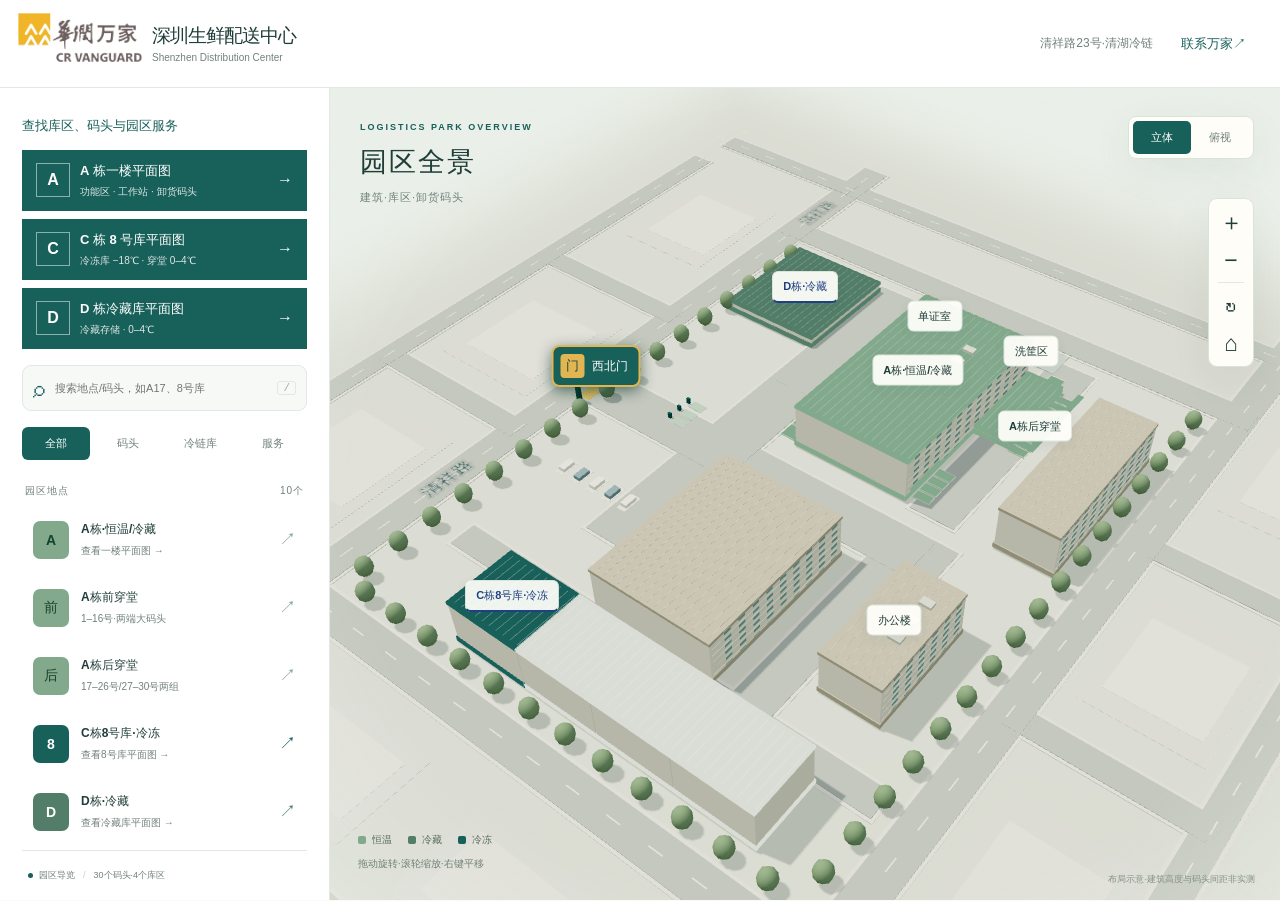
==== commit 737730de: "Correct northwest entrance road name to Qingxiang Road" ====
--- a/preview/index.html
+++ b/preview/index.html
@@ -1,46 +1,46 @@
-<!doctype html>
-<html lang="zh-CN">
-<head>
-  <meta charset="utf-8"><meta name="viewport" content="width=device-width,initial-scale=1,viewport-fit=cover">
-  <meta name="theme-color" content="#18605A"><meta name="description" content="深圳生鲜配送中心立体导览，查找建筑、30个卸货码头及现场照片。">
-  <title>深圳生鲜配送中心·立体导览</title>
-  <link rel="stylesheet" href="styles.css?v=20261026-release-2">
-  <script type="importmap">{"imports":{"three":"./vendor/three.module.js","three/addons/":"./vendor/"}}</script>
-</head>
-<body>
-  <header class="topbar"><a class="brand" href="./" aria-label="深圳生鲜配送中心首页"><img class="brand-logo" src="./logo-crv.png" alt="华润万家"><span class="brand-name"><strong>深圳生鲜配送中心</strong><small>Shenzhen Distribution Center</small></span></a><div class="topbar-right"><span class="location">清祥路23号·清湖冷链</span><button id="contact-open" class="text-button">联系万家↗</button></div></header>
-  <main class="workspace">
-    <aside class="sidebar" aria-label="地点查找">
-      <p class="sidebar-purpose">查找库区、码头与园区服务</p>
-      <nav class="floor-entry-group" aria-label="库区平面图入口">
-        <a class="floor-entry-card" href="./building.html?building=a"><span class="floor-entry-icon" aria-hidden="true">A</span><span><strong>A 栋一楼平面图</strong><small>功能区 · 工作站 · 卸货码头</small></span><span aria-hidden="true">→</span></a>
-        <a class="floor-entry-card" href="./building.html?building=c8"><span class="floor-entry-icon" aria-hidden="true">C</span><span><strong>C 栋 8 号库平面图</strong><small>冷冻库 −18℃ · 穿堂 0–4℃</small></span><span aria-hidden="true">→</span></a>
-        <a class="floor-entry-card" href="./building.html?building=d"><span class="floor-entry-icon" aria-hidden="true">D</span><span><strong>D 栋冷藏库平面图</strong><small>冷藏存储 · 0–4℃</small></span><span aria-hidden="true">→</span></a>
-      </nav>
-      <label class="search"><span aria-hidden="true">⌕</span><input id="search" type="search" placeholder="搜索地点/码头，如A17、8号库" autocomplete="off" aria-label="搜索地点或码头"><kbd>/</kbd></label>
-      <div class="filters" aria-label="地点分类"><button class="active" data-filter="all" aria-pressed="true">全部</button><button data-filter="dock" aria-pressed="false">码头</button><button data-filter="cold" aria-pressed="false">冷链库</button><button data-filter="service" aria-pressed="false">服务</button></div>
-      <div class="list-caption"><span id="list-heading">园区地点</span><span id="result-count"></span></div>
-      <div id="place-list" class="place-list"></div>
-      <div class="sidebar-footer"><span class="status-dot"></span>园区导览<span class="divider">/</span>30个码头·4个库区</div>
-    </aside>
-    <section class="map-area" aria-label="交互式立体园区地图">
-      <div id="scene" tabindex="0" aria-label="立体地图，使用右侧按钮缩放和旋转；也可在地点列表中选择位置"></div>
-      <div id="labels" aria-hidden="true"></div>
-      <div class="map-heading"><span class="eyebrow">LOGISTICS PARK OVERVIEW</span><h2 id="map-title">园区全景</h2><p id="map-subtitle">建筑·库区·卸货码头</p></div>
-      
-      <div class="view-toggle" aria-label="地图视角"><button id="view-3d" class="active" aria-pressed="true">立体</button><button id="view-top" aria-pressed="false">俯视</button></div>
-      <div class="map-tools" aria-label="地图操作"><button id="zoom-in" title="放大" aria-label="放大">＋</button><button id="zoom-out" title="缩小" aria-label="缩小">−</button><span></span><button id="rotate" title="旋转视角" aria-label="旋转视角">↻</button><button id="reset" title="全园区" aria-label="回到全园区">⌂</button></div>
-      <div class="legend"><span><i class="ambient"></i>恒温</span><span><i class="chilled"></i>冷藏</span><span><i class="frozen"></i>冷冻</span></div>
-      <div class="map-hint">拖动旋转·滚轮缩放·右键平移</div>
-      <div class="map-note">布局示意·建筑高度与码头间距非实测</div>
-      <div id="loading" class="loading"><span class="loader"></span><strong>正在准备园区地图</strong><span>让每一个目的地清晰可见</span></div>
-      <div id="map-error" class="map-error" hidden><strong>立体地图暂时无法显示</strong><p>仍可使用地点列表查找码头和查看照片。</p><button id="retry">重新加载地图</button><a href="主地图.jpg" target="_blank" rel="noopener">查看原始参考图↗</a></div>
-      <article id="detail" class="detail" hidden aria-label="地点详情"><button id="detail-close" class="close" aria-label="关闭地点详情">×</button><span id="detail-kind" class="eyebrow"></span><h2 id="detail-title"></h2><p id="detail-description"></p><div id="detail-tags" class="detail-tags"></div><div id="dock-picker"></div><figure id="detail-media" class="detail-media" hidden><img id="detail-photo" alt="" loading="lazy"><figcaption id="photo-note"></figcaption></figure></article>
-    </section>
-  </main>
-  <dialog id="contact-dialog" class="contact-dialog"><div class="dialog-heading"><h2>联系万家</h2><button id="contact-close" class="close" aria-label="关闭联系方式">×</button></div><p class="address">深圳市龙华区龙华街道清湖社区<br>清祥路23号·清湖冷链</p><div id="contacts"></div><p class="photo-caption">联系方式沿用原园区页面</p></dialog>
-  <div id="announcement" class="sr-only" aria-live="polite"></div>
-  <script type="module" src="app.js?v=20261026-release-2"></script>
-</body>
-</html>
-
+<!doctype html>
+<html lang="zh-CN">
+<head>
+  <meta charset="utf-8"><meta name="viewport" content="width=device-width,initial-scale=1,viewport-fit=cover">
+  <meta name="theme-color" content="#18605A"><meta name="description" content="深圳生鲜配送中心立体导览，查找建筑、30个卸货码头及现场照片。">
+  <title>深圳生鲜配送中心·立体导览</title>
+  <link rel="stylesheet" href="styles.css?v=20261026-release-2">
+  <script type="importmap">{"imports":{"three":"./vendor/three.module.js","three/addons/":"./vendor/"}}</script>
+</head>
+<body>
+  <header class="topbar"><a class="brand" href="./" aria-label="深圳生鲜配送中心首页"><img class="brand-logo" src="./logo-crv.png" alt="华润万家"><span class="brand-name"><strong>深圳生鲜配送中心</strong><small>Shenzhen Distribution Center</small></span></a><div class="topbar-right"><span class="location">清祥路23号·清湖冷链</span><button id="contact-open" class="text-button">联系万家↗</button></div></header>
+  <main class="workspace">
+    <aside class="sidebar" aria-label="地点查找">
+      <p class="sidebar-purpose">查找库区、码头与园区服务</p>
+      <nav class="floor-entry-group" aria-label="库区平面图入口">
+        <a class="floor-entry-card" href="./building.html?building=a"><span class="floor-entry-icon" aria-hidden="true">A</span><span><strong>A 栋一楼平面图</strong><small>功能区 · 工作站 · 卸货码头</small></span><span aria-hidden="true">→</span></a>
+        <a class="floor-entry-card" href="./building.html?building=c8"><span class="floor-entry-icon" aria-hidden="true">C</span><span><strong>C 栋 8 号库平面图</strong><small>冷冻库 −18℃ · 穿堂 0–4℃</small></span><span aria-hidden="true">→</span></a>
+        <a class="floor-entry-card" href="./building.html?building=d"><span class="floor-entry-icon" aria-hidden="true">D</span><span><strong>D 栋冷藏库平面图</strong><small>冷藏存储 · 0–4℃</small></span><span aria-hidden="true">→</span></a>
+      </nav>
+      <label class="search"><span aria-hidden="true">⌕</span><input id="search" type="search" placeholder="搜索地点/码头，如A17、8号库" autocomplete="off" aria-label="搜索地点或码头"><kbd>/</kbd></label>
+      <div class="filters" aria-label="地点分类"><button class="active" data-filter="all" aria-pressed="true">全部</button><button data-filter="dock" aria-pressed="false">码头</button><button data-filter="cold" aria-pressed="false">冷链库</button><button data-filter="service" aria-pressed="false">服务</button></div>
+      <div class="list-caption"><span id="list-heading">园区地点</span><span id="result-count"></span></div>
+      <div id="place-list" class="place-list"></div>
+      <div class="sidebar-footer"><span class="status-dot"></span>园区导览<span class="divider">/</span>30个码头·4个库区</div>
+    </aside>
+    <section class="map-area" aria-label="交互式立体园区地图">
+      <div id="scene" tabindex="0" aria-label="立体地图，使用右侧按钮缩放和旋转；也可在地点列表中选择位置"></div>
+      <div id="labels" aria-hidden="true"></div>
+      <div class="map-heading"><span class="eyebrow">LOGISTICS PARK OVERVIEW</span><h2 id="map-title">园区全景</h2><p id="map-subtitle">建筑·库区·卸货码头</p></div>
+      
+      <div class="view-toggle" aria-label="地图视角"><button id="view-3d" class="active" aria-pressed="true">立体</button><button id="view-top" aria-pressed="false">俯视</button></div>
+      <div class="map-tools" aria-label="地图操作"><button id="zoom-in" title="放大" aria-label="放大">＋</button><button id="zoom-out" title="缩小" aria-label="缩小">−</button><span></span><button id="rotate" title="旋转视角" aria-label="旋转视角">↻</button><button id="reset" title="全园区" aria-label="回到全园区">⌂</button></div>
+      <div class="legend"><span><i class="ambient"></i>恒温</span><span><i class="chilled"></i>冷藏</span><span><i class="frozen"></i>冷冻</span></div>
+      <div class="map-hint">拖动旋转·滚轮缩放·右键平移</div>
+      <div class="map-note">布局示意·建筑高度与码头间距非实测</div>
+      <div id="loading" class="loading"><span class="loader"></span><strong>正在准备园区地图</strong><span>让每一个目的地清晰可见</span></div>
+      <div id="map-error" class="map-error" hidden><strong>立体地图暂时无法显示</strong><p>仍可使用地点列表查找码头和查看照片。</p><button id="retry">重新加载地图</button><a href="主地图.jpg" target="_blank" rel="noopener">查看原始参考图↗</a></div>
+      <article id="detail" class="detail" hidden aria-label="地点详情"><button id="detail-close" class="close" aria-label="关闭地点详情">×</button><span id="detail-kind" class="eyebrow"></span><h2 id="detail-title"></h2><p id="detail-description"></p><div id="detail-tags" class="detail-tags"></div><div id="dock-picker"></div><figure id="detail-media" class="detail-media" hidden><img id="detail-photo" alt="" loading="lazy"><figcaption id="photo-note"></figcaption></figure></article>
+    </section>
+  </main>
+  <dialog id="contact-dialog" class="contact-dialog"><div class="dialog-heading"><h2>联系万家</h2><button id="contact-close" class="close" aria-label="关闭联系方式">×</button></div><p class="address">深圳市龙华区龙华街道清湖社区<br>清祥路23号·清湖冷链</p><div id="contacts"></div><p class="photo-caption">联系方式沿用原园区页面</p></dialog>
+  <div id="announcement" class="sr-only" aria-live="polite"></div>
+  <script type="module" src="app.js?v=20261026-release-3"></script>
+</body>
+</html>
+
